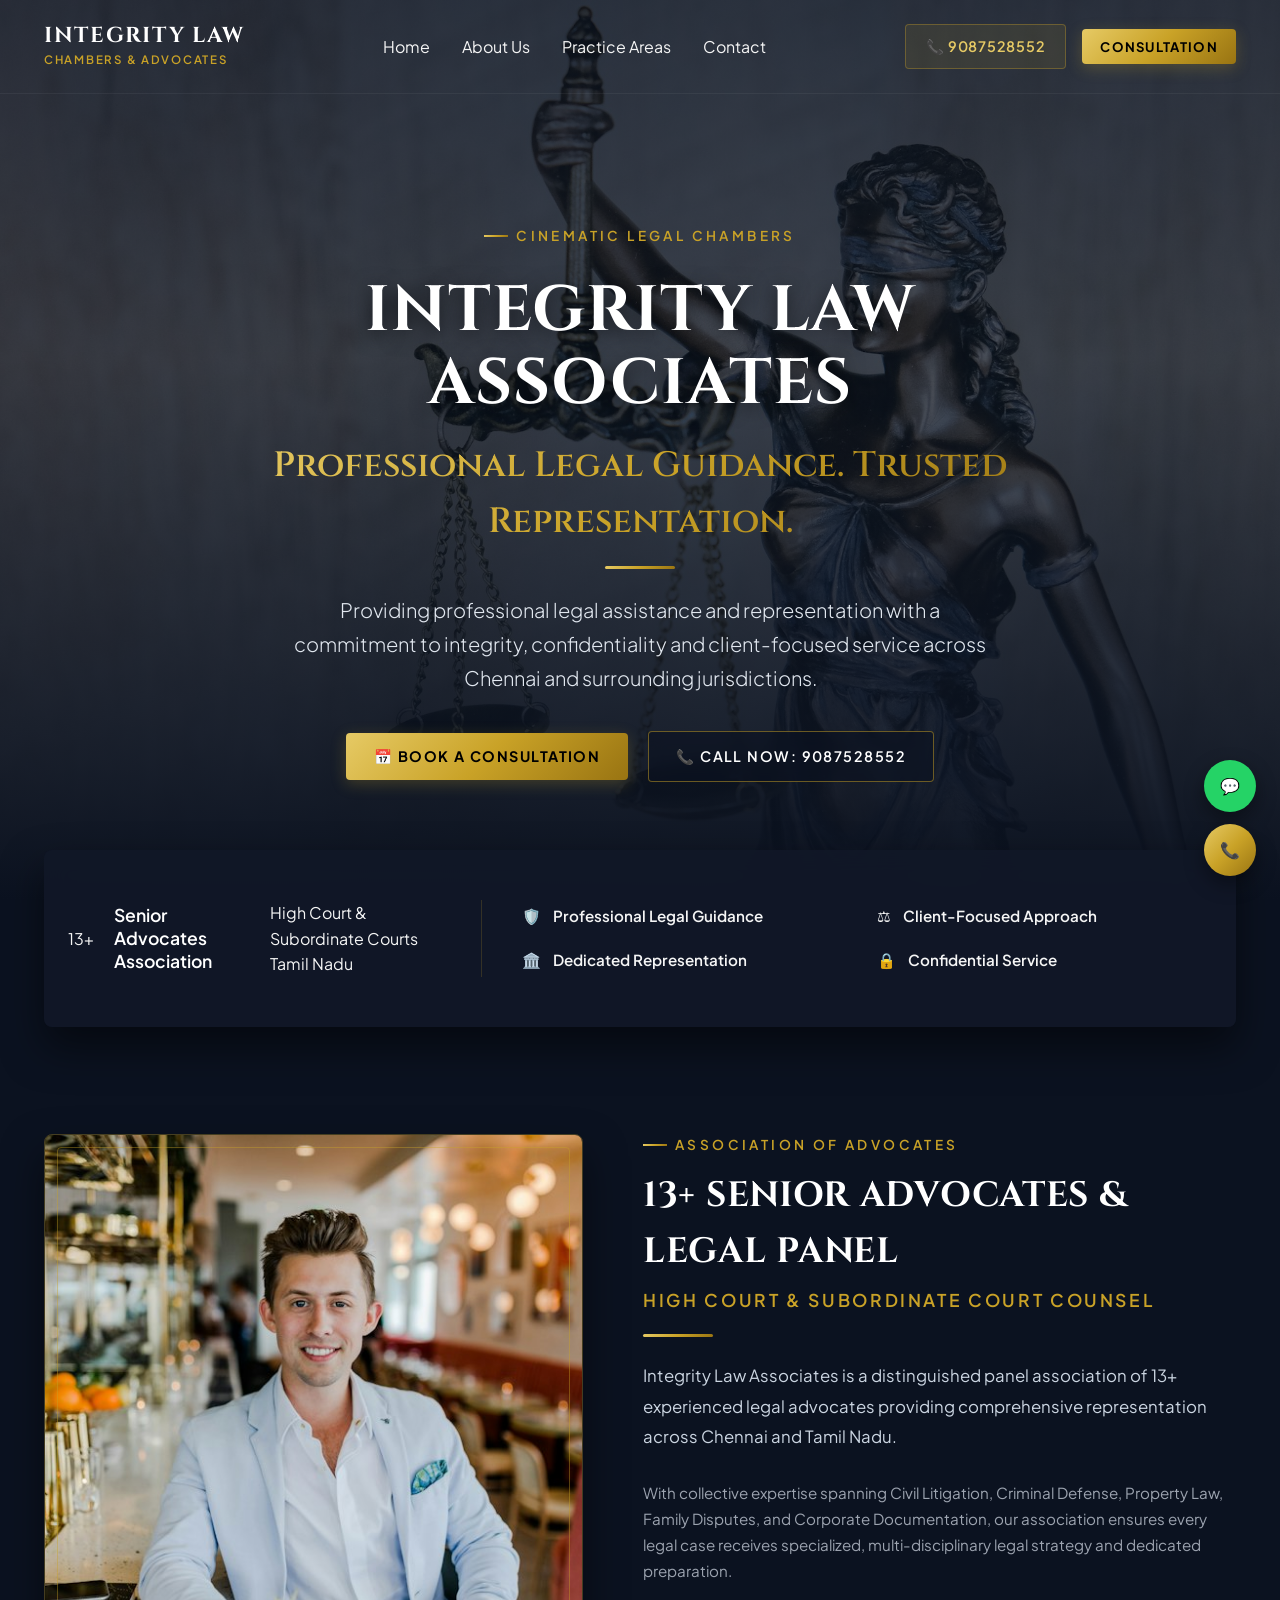
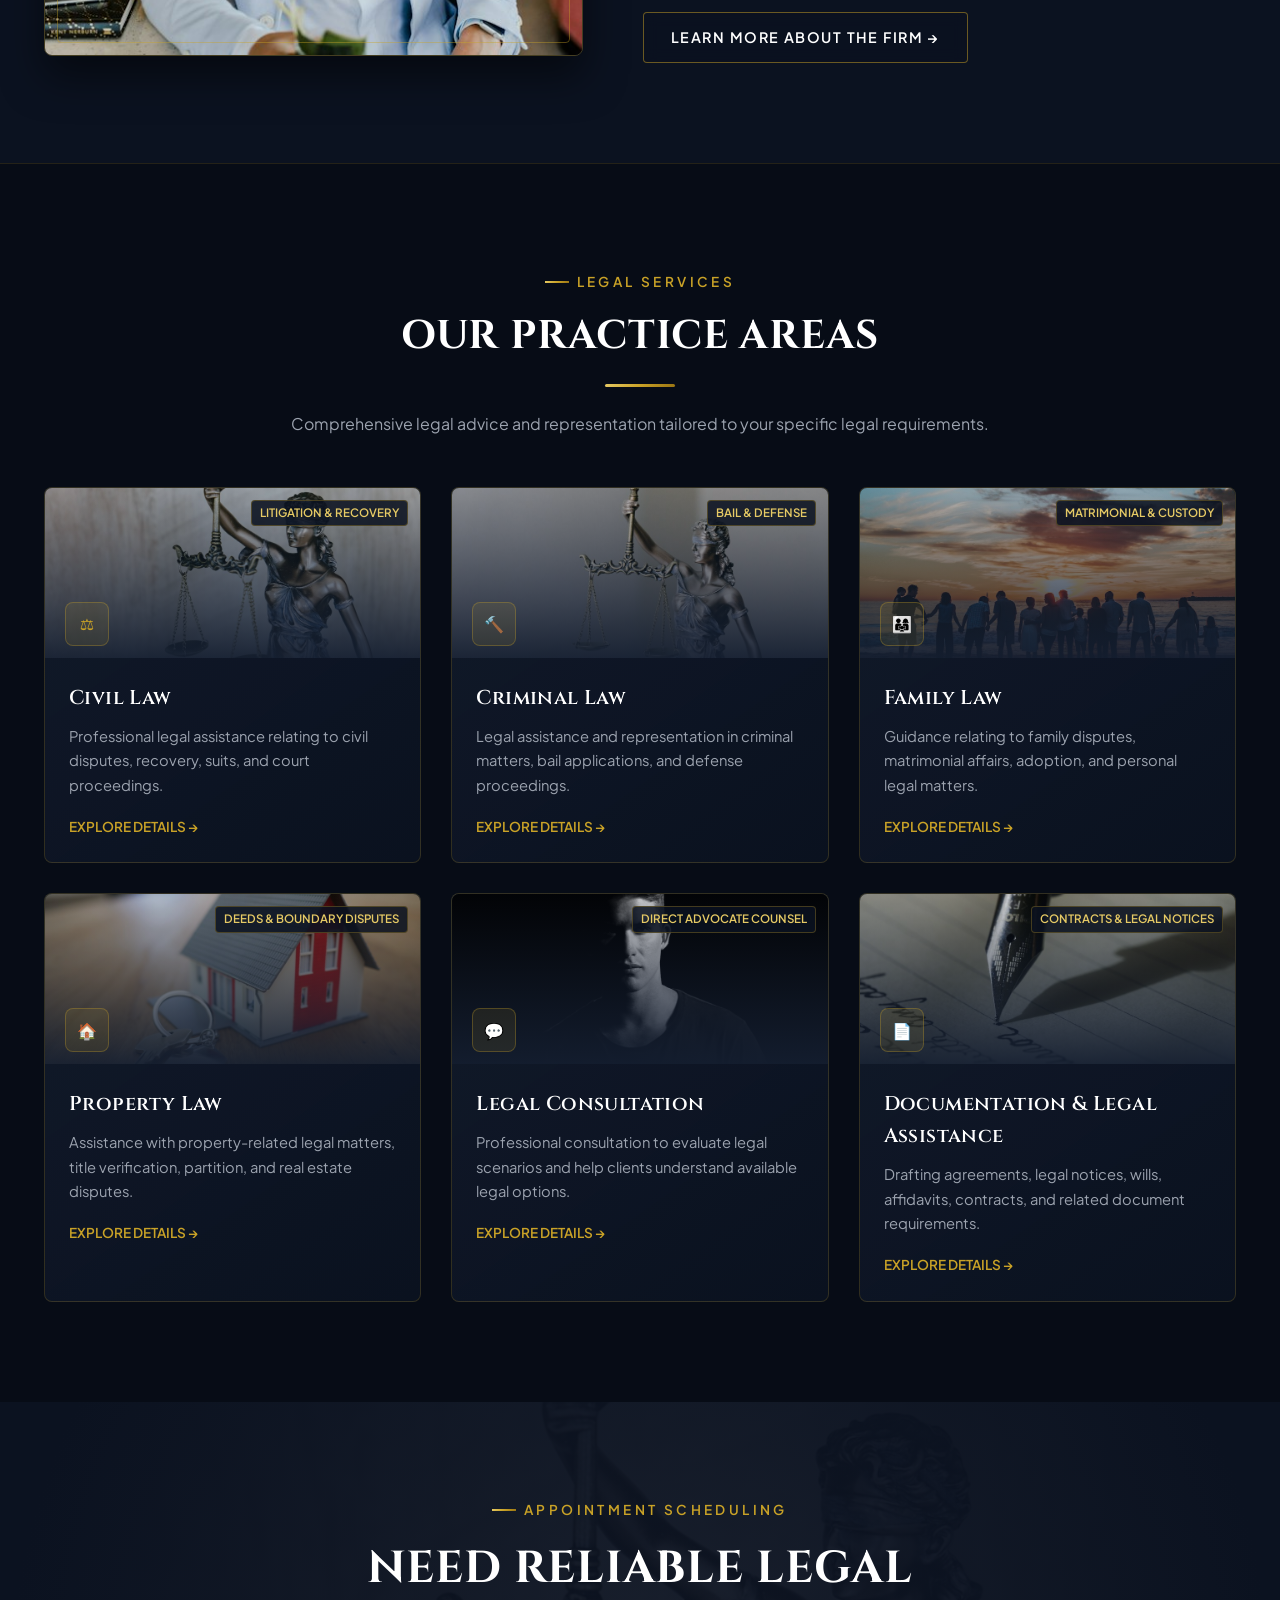
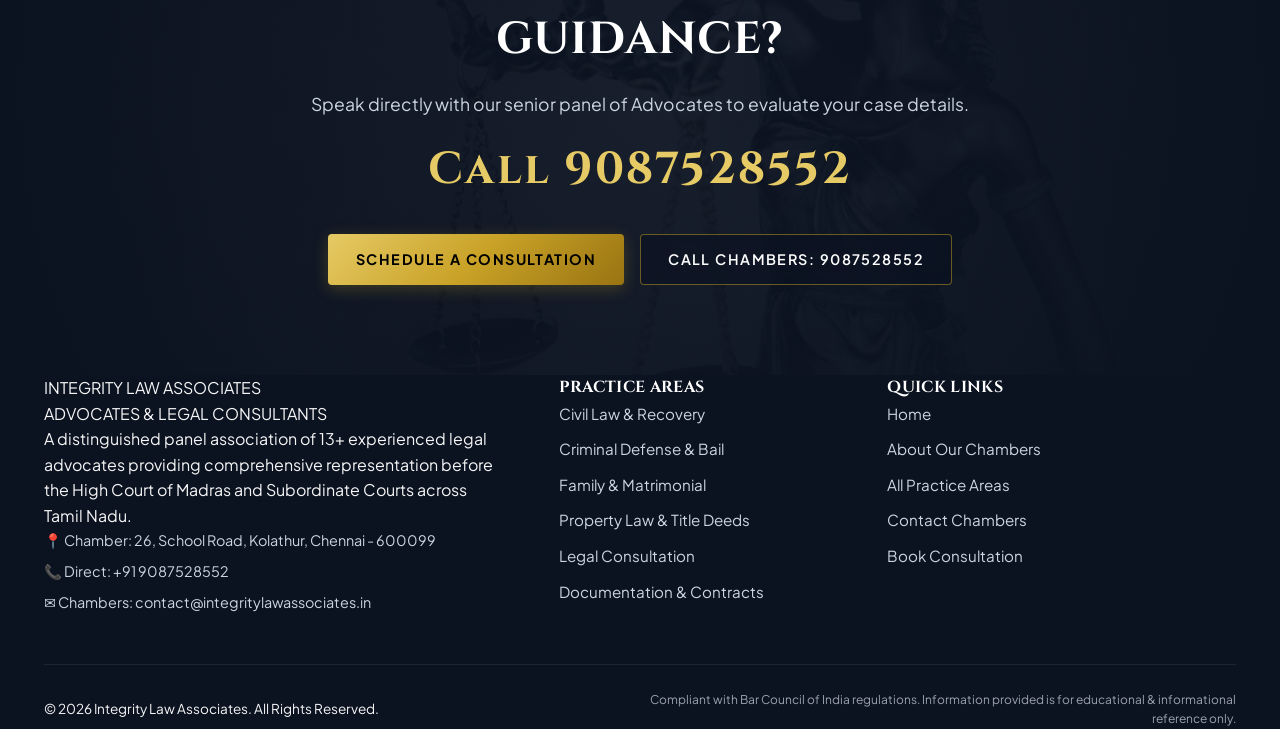
==== index.html @ 3cc738ef "hi" ====
<!DOCTYPE html>
<html lang="en">
<head>
  <meta charset="UTF-8">
  <meta name="viewport" content="width=device-width, initial-scale=1.0">
  <title>Home | Integrity Law Associates</title>
  <meta name="description" content="Integrity Law Associates - Panel of 13+ Senior Advocates & Legal Counsel in Chennai, Tamil Nadu.">
  <link rel="preconnect" href="https://fonts.googleapis.com">
  <link rel="preconnect" href="https://fonts.gstatic.com" crossorigin>
  <link href="https://fonts.googleapis.com/css2?family=Cinzel:wght@600;700;800&family=Plus+Jakarta+Sans:wght@300;400;500;600;700&display=swap" rel="stylesheet">
  <link rel="stylesheet" href="style.css">
</head>
<body>
  
  <nav class="navbar">
    <div class="container nav-container">
      <a href="index.html" class="brand-logo">
        <span class="brand-title">INTEGRITY LAW</span>
        <span class="brand-sub">CHAMBERS & ADVOCATES</span>
      </a>
      <ul class="nav-links">
        <li><a href="index.html">Home</a></li>
        <li><a href="about.html">About Us</a></li>
        <li><a href="practice-areas.html">Practice Areas</a></li>
        <li><a href="contact.html">Contact</a></li>
      </ul>
      <div style="display:flex;align-items:center;gap:16px;">
        <a href="tel:9087528552" class="phone-badge" style="display:flex;align-items:center;gap:8px;color:#e6ca65;font-size:0.9rem;font-weight:600;">
          📞 9087528552
        </a>
        <button class="btn-primary open-modal-btn" style="padding:9px 18px;font-size:0.82rem;">
          CONSULTATION
        </button>
        <button class="mobile-menu-btn" aria-label="Menu" style="display:none;color:#fff;font-size:1.5rem;background:none;border:none;">
          ☰
        </button>
      </div>
    </div>
  </nav>

  <main>
    
  <!-- 1. FULL-SCREEN CINEMATIC HERO -->
  <section class="hero-wrapper">
    <img src="hero.jpg" alt="Integrity Law Associates Chamber" class="hero-bg">
    <div class="hero-overlay"></div>

    <div class="container hero-content">
      <div class="section-tag">CINEMATIC LEGAL CHAMBERS</div>
      <h1 class="hero-heading">INTEGRITY LAW ASSOCIATES</h1>
      <div class="gold-gradient-text" style="font-size:clamp(1.4rem, 2.8vw, 2.2rem);font-family:var(--font-heading);font-weight:600;">
        Professional Legal Guidance. Trusted Representation.
      </div>
      <div class="gold-divider center"></div>
      <p class="hero-subtext">
        Providing professional legal assistance and representation with a commitment to integrity, confidentiality and client-focused service across Chennai and surrounding jurisdictions.
      </p>
      <div class="hero-buttons">
        <button class="btn-primary open-modal-btn">📅 BOOK A CONSULTATION</button>
        <a href="tel:9087528552" class="btn-outline">📞 CALL NOW: 9087528552</a>
      </div>
    </div>
  </section>

  <!-- 2. STATS & PILLARS BAR -->
  <div class="container">
    <div class="stats-bar">
      <div class="container">
        <div class="stats-grid">
          <div class="stat-main">
            <div class="stat-number">13+</div>
            <div class="stat-label">Senior Advocates Association</div>
            <div class="stat-sub">High Court & Subordinate Courts Tamil Nadu</div>
          </div>
          <div class="features-list-inline">
            <div class="feature-pill">🛡️ <span>Professional Legal Guidance</span></div>
            <div class="feature-pill">⚖️ <span>Client-Focused Approach</span></div>
            <div class="feature-pill">🏛️ <span>Dedicated Representation</span></div>
            <div class="feature-pill">🔒 <span>Confidential Service</span></div>
          </div>
        </div>
      </div>
    </div>
  </div>

  <!-- 3. ADVOCATES ASSOCIATION OVERVIEW -->
  <section class="section-padding" style="background:#0b1220;">
    <div class="container">
      <div class="advocate-section">
        <div class="advocate-img-wrapper">
          <div class="advocate-img-frame">
            <img src="advocate-portrait.jpg" alt="Integrity Law Advocates" class="advocate-img">
          </div>
        </div>
        <div class="advocate-details">
          <div class="section-tag">ASSOCIATION OF ADVOCATES</div>
          <h2>13+ SENIOR ADVOCATES & LEGAL PANEL</h2>
          <div class="advocate-qualification">HIGH COURT & SUBORDINATE COURT COUNSEL</div>
          <div class="gold-divider"></div>
          <p class="advocate-text">
            Integrity Law Associates is a distinguished panel association of 13+ experienced legal advocates providing comprehensive representation across Chennai and Tamil Nadu.
          </p>
          <p style="color:#9ca3af;font-size:0.95rem;line-height:1.7;margin-bottom:28px;">
            With collective expertise spanning Civil Litigation, Criminal Defense, Property Law, Family Disputes, and Corporate Documentation, our association ensures every legal case receives specialized, multi-disciplinary legal strategy and dedicated preparation.
          </p>
          <a href="about.html" class="btn-outline">LEARN MORE ABOUT THE FIRM →</a>
        </div>
      </div>
    </div>
  </section>

  <!-- 4. PRACTICE AREAS GRID (WITH 6 DISTINCT TOPIC IMAGES) -->
  <section class="section-padding" style="background:#070c16;border-top:1px solid rgba(201,162,39,0.15);">
    <div class="container">
      <div style="text-align:center;max-width:700px;margin:0 auto 50px auto;">
        <div class="section-tag" style="justify-content:center;">LEGAL SERVICES</div>
        <h2 style="font-size:2.5rem;margin-bottom:12px;">OUR PRACTICE AREAS</h2>
        <div class="gold-divider center"></div>
        <p style="color:#9ca3af;">
          Comprehensive legal advice and representation tailored to your specific legal requirements.
        </p>
      </div>

      <div class="grid-3">
        <!-- Card 1: Civil Law -->
        <div class="card-law" style="padding:0;overflow:hidden;">
          <div style="position:relative;height:170px;overflow:hidden;">
            <img src="practice-civil.jpg" alt="Civil Law" style="width:100%;height:100%;object-fit:cover;">
            <div style="position:absolute;inset:0;background:linear-gradient(180deg, rgba(11,18,32,0.2) 0%, rgba(20,30,48,0.95) 100%);"></div>
            <div style="position:absolute;top:12px;right:12px;background:rgba(11,18,32,0.85);border:1px solid rgba(201,162,39,0.3);padding:3px 8px;border-radius:4px;font-size:0.72rem;color:#e6ca65;font-weight:600;">LITIGATION & RECOVERY</div>
            <div class="card-icon" style="position:absolute;bottom:12px;left:20px;margin:0;width:44px;height:44px;">⚖️</div>
          </div>
          <div style="padding:24px;">
            <h3 class="card-title" style="font-size:1.25rem;margin-bottom:10px;">Civil Law</h3>
            <p class="card-desc" style="margin-bottom:16px;font-size:0.92rem;">
              Professional legal assistance relating to civil disputes, recovery, suits, and court proceedings.
            </p>
            <a href="civil-law.html" style="display:inline-flex;align-items:center;gap:6px;color:#c9a227;font-size:0.85rem;font-weight:600;">EXPLORE DETAILS →</a>
          </div>
        </div>

        <!-- Card 2: Criminal Law -->
        <div class="card-law" style="padding:0;overflow:hidden;">
          <div style="position:relative;height:170px;overflow:hidden;">
            <img src="practice-criminal.jpg" alt="Criminal Law" style="width:100%;height:100%;object-fit:cover;">
            <div style="position:absolute;inset:0;background:linear-gradient(180deg, rgba(11,18,32,0.2) 0%, rgba(20,30,48,0.95) 100%);"></div>
            <div style="position:absolute;top:12px;right:12px;background:rgba(11,18,32,0.85);border:1px solid rgba(201,162,39,0.3);padding:3px 8px;border-radius:4px;font-size:0.72rem;color:#e6ca65;font-weight:600;">BAIL & DEFENSE</div>
            <div class="card-icon" style="position:absolute;bottom:12px;left:20px;margin:0;width:44px;height:44px;">🔨</div>
          </div>
          <div style="padding:24px;">
            <h3 class="card-title" style="font-size:1.25rem;margin-bottom:10px;">Criminal Law</h3>
            <p class="card-desc" style="margin-bottom:16px;font-size:0.92rem;">
              Legal assistance and representation in criminal matters, bail applications, and defense proceedings.
            </p>
            <a href="criminal-law.html" style="display:inline-flex;align-items:center;gap:6px;color:#c9a227;font-size:0.85rem;font-weight:600;">EXPLORE DETAILS →</a>
          </div>
        </div>

        <!-- Card 3: Family Law -->
        <div class="card-law" style="padding:0;overflow:hidden;">
          <div style="position:relative;height:170px;overflow:hidden;">
            <img src="practice-family.jpg" alt="Family Law" style="width:100%;height:100%;object-fit:cover;">
            <div style="position:absolute;inset:0;background:linear-gradient(180deg, rgba(11,18,32,0.2) 0%, rgba(20,30,48,0.95) 100%);"></div>
            <div style="position:absolute;top:12px;right:12px;background:rgba(11,18,32,0.85);border:1px solid rgba(201,162,39,0.3);padding:3px 8px;border-radius:4px;font-size:0.72rem;color:#e6ca65;font-weight:600;">MATRIMONIAL & CUSTODY</div>
            <div class="card-icon" style="position:absolute;bottom:12px;left:20px;margin:0;width:44px;height:44px;">👨‍👩‍👧</div>
          </div>
          <div style="padding:24px;">
            <h3 class="card-title" style="font-size:1.25rem;margin-bottom:10px;">Family Law</h3>
            <p class="card-desc" style="margin-bottom:16px;font-size:0.92rem;">
              Guidance relating to family disputes, matrimonial affairs, adoption, and personal legal matters.
            </p>
            <a href="family-law.html" style="display:inline-flex;align-items:center;gap:6px;color:#c9a227;font-size:0.85rem;font-weight:600;">EXPLORE DETAILS →</a>
          </div>
        </div>

        <!-- Card 4: Property Law -->
        <div class="card-law" style="padding:0;overflow:hidden;">
          <div style="position:relative;height:170px;overflow:hidden;">
            <img src="practice-property.jpg" alt="Property Law" style="width:100%;height:100%;object-fit:cover;">
            <div style="position:absolute;inset:0;background:linear-gradient(180deg, rgba(11,18,32,0.2) 0%, rgba(20,30,48,0.95) 100%);"></div>
            <div style="position:absolute;top:12px;right:12px;background:rgba(11,18,32,0.85);border:1px solid rgba(201,162,39,0.3);padding:3px 8px;border-radius:4px;font-size:0.72rem;color:#e6ca65;font-weight:600;">DEEDS & BOUNDARY DISPUTES</div>
            <div class="card-icon" style="position:absolute;bottom:12px;left:20px;margin:0;width:44px;height:44px;">🏠</div>
          </div>
          <div style="padding:24px;">
            <h3 class="card-title" style="font-size:1.25rem;margin-bottom:10px;">Property Law</h3>
            <p class="card-desc" style="margin-bottom:16px;font-size:0.92rem;">
              Assistance with property-related legal matters, title verification, partition, and real estate disputes.
            </p>
            <a href="property-law.html" style="display:inline-flex;align-items:center;gap:6px;color:#c9a227;font-size:0.85rem;font-weight:600;">EXPLORE DETAILS →</a>
          </div>
        </div>

        <!-- Card 5: Legal Consultation -->
        <div class="card-law" style="padding:0;overflow:hidden;">
          <div style="position:relative;height:170px;overflow:hidden;">
            <img src="practice-consultation.jpg" alt="Legal Consultation" style="width:100%;height:100%;object-fit:cover;">
            <div style="position:absolute;inset:0;background:linear-gradient(180deg, rgba(11,18,32,0.2) 0%, rgba(20,30,48,0.95) 100%);"></div>
            <div style="position:absolute;top:12px;right:12px;background:rgba(11,18,32,0.85);border:1px solid rgba(201,162,39,0.3);padding:3px 8px;border-radius:4px;font-size:0.72rem;color:#e6ca65;font-weight:600;">DIRECT ADVOCATE COUNSEL</div>
            <div class="card-icon" style="position:absolute;bottom:12px;left:20px;margin:0;width:44px;height:44px;">💬</div>
          </div>
          <div style="padding:24px;">
            <h3 class="card-title" style="font-size:1.25rem;margin-bottom:10px;">Legal Consultation</h3>
            <p class="card-desc" style="margin-bottom:16px;font-size:0.92rem;">
              Professional consultation to evaluate legal scenarios and help clients understand available legal options.
            </p>
            <a href="legal-consultation.html" style="display:inline-flex;align-items:center;gap:6px;color:#c9a227;font-size:0.85rem;font-weight:600;">EXPLORE DETAILS →</a>
          </div>
        </div>

        <!-- Card 6: Documentation & Legal Assistance -->
        <div class="card-law" style="padding:0;overflow:hidden;">
          <div style="position:relative;height:170px;overflow:hidden;">
            <img src="practice-documentation.jpg" alt="Documentation & Legal Assistance" style="width:100%;height:100%;object-fit:cover;">
            <div style="position:absolute;inset:0;background:linear-gradient(180deg, rgba(11,18,32,0.2) 0%, rgba(20,30,48,0.95) 100%);"></div>
            <div style="position:absolute;top:12px;right:12px;background:rgba(11,18,32,0.85);border:1px solid rgba(201,162,39,0.3);padding:3px 8px;border-radius:4px;font-size:0.72rem;color:#e6ca65;font-weight:600;">CONTRACTS & LEGAL NOTICES</div>
            <div class="card-icon" style="position:absolute;bottom:12px;left:20px;margin:0;width:44px;height:44px;">📄</div>
          </div>
          <div style="padding:24px;">
            <h3 class="card-title" style="font-size:1.25rem;margin-bottom:10px;">Documentation & Legal Assistance</h3>
            <p class="card-desc" style="margin-bottom:16px;font-size:0.92rem;">
              Drafting agreements, legal notices, wills, affidavits, contracts, and related document requirements.
            </p>
            <a href="documentation.html" style="display:inline-flex;align-items:center;gap:6px;color:#c9a227;font-size:0.85rem;font-weight:600;">EXPLORE DETAILS →</a>
          </div>
        </div>
      </div>
    </div>
  </section>

  <!-- 5. CALL TO ACTION BANNER -->
  <section class="cta-banner">
    <img src="cta-bg.jpg" alt="Legal Consultation Lounge" class="cta-bg">
    <div class="cta-overlay"></div>
    <div class="cta-content">
      <div class="section-tag" style="justify-content:center;">APPOINTMENT SCHEDULING</div>
      <h2 style="font-size:clamp(1.8rem, 3.5vw, 3rem);margin-bottom:14px;">
        NEED RELIABLE LEGAL GUIDANCE?
      </h2>
      <p style="font-size:1.1rem;color:#cbd5e1;margin-bottom:10px;">
        Speak directly with our senior panel of Advocates to evaluate your case details.
      </p>
      <div class="cta-phone-large" style="margin:16px 0 28px 0;">
        Call 9087528552
      </div>
      <div style="display:flex;gap:16px;justify-content:center;flex-wrap:wrap;">
        <button class="btn-primary open-modal-btn">SCHEDULE A CONSULTATION</button>
        <a href="tel:9087528552" class="btn-outline">CALL CHAMBERS: 9087528552</a>
      </div>
    </div>
  </section>

  </main>
  
  <footer class="footer-main">
    <div class="container">
      <div class="footer-grid">
        <div>
          <div class="footer-brand-title">INTEGRITY LAW ASSOCIATES</div>
          <div class="footer-brand-sub">ADVOCATES & LEGAL CONSULTANTS</div>
          <p class="footer-desc">
            A distinguished panel association of 13+ experienced legal advocates providing comprehensive representation before the High Court of Madras and Subordinate Courts across Tamil Nadu.
          </p>
          <div style="display:flex;flex-direction:column;gap:8px;font-size:0.9rem;color:#cbd5e1;">
            <div>📍 Chamber: 26, School Road, Kolathur, Chennai - 600099</div>
            <div>📞 Direct: +91 9087528552</div>
            <div>✉️ Chambers: contact@integritylawassociates.in</div>
          </div>
        </div>

        <div>
          <h4 class="footer-heading">PRACTICE AREAS</h4>
          <ul class="footer-links">
            <li><a href="civil-law.html">Civil Law & Recovery</a></li>
            <li><a href="criminal-law.html">Criminal Defense & Bail</a></li>
            <li><a href="family-law.html">Family & Matrimonial</a></li>
            <li><a href="property-law.html">Property Law & Title Deeds</a></li>
            <li><a href="legal-consultation.html">Legal Consultation</a></li>
            <li><a href="documentation.html">Documentation & Contracts</a></li>
          </ul>
        </div>

        <div>
          <h4 class="footer-heading">QUICK LINKS</h4>
          <ul class="footer-links">
            <li><a href="index.html">Home</a></li>
            <li><a href="about.html">About Our Chambers</a></li>
            <li><a href="practice-areas.html">All Practice Areas</a></li>
            <li><a href="contact.html">Contact Chambers</a></li>
            <li><a href="#" class="open-modal-btn">Book Consultation</a></li>
          </ul>
        </div>
      </div>

      <div class="footer-bottom">
        <div>© 2026 Integrity Law Associates. All Rights Reserved.</div>
        <div style="color:#9ca3af;font-size:0.75rem;max-width:600px;text-align:right;">
          Compliant with Bar Council of India regulations. Information provided is for educational & informational reference only.
        </div>
      </div>
    </div>
  </footer>

  <!-- Floating Quick Actions -->
  <div class="floating-actions">
    <a href="https://wa.me/919087528552?text=Hello%20Integrity%20Law%20Associates,%20I%20would%20like%20to%20inquire%20about%20legal%20consultation." target="_blank" rel="noopener" class="floating-btn btn-whatsapp-float" title="Chat on WhatsApp">
      💬
    </a>
    <a href="tel:9087528552" class="floating-btn btn-call-float" title="Call Chambers">
      📞
    </a>
  </div>

  <!-- Consultation Modal -->
  <div id="consultationModal" class="modal-backdrop" style="display:none;">
    <div class="modal-content">
      <button class="modal-close">&times;</button>
      <div class="section-tag">DIRECT ADVOCATE APPOINTMENT</div>
      <h3 style="font-size:1.6rem;color:#fff;margin-bottom:8px;">Book Legal Consultation</h3>
      <p style="color:#9ca3af;font-size:0.9rem;margin-bottom:24px;">
        Schedule a confidential case assessment with our senior panel of advocates in Chennai.
      </p>

      <form id="consultationForm">
        <div style="margin-bottom:16px;">
          <label style="display:block;font-size:0.85rem;color:#cbd5e1;margin-bottom:6px;">FULL NAME *</label>
          <input type="text" name="fullName" required placeholder="Enter your full name" style="width:100%;padding:12px 14px;background:#0b1220;border:1px solid rgba(201,162,39,0.3);color:#fff;border-radius:4px;">
        </div>
        <div style="margin-bottom:16px;">
          <label style="display:block;font-size:0.85rem;color:#cbd5e1;margin-bottom:6px;">PHONE NUMBER *</label>
          <input type="tel" name="phone" required placeholder="Your 10-digit mobile number" style="width:100%;padding:12px 14px;background:#0b1220;border:1px solid rgba(201,162,39,0.3);color:#fff;border-radius:4px;">
        </div>
        <div style="margin-bottom:16px;">
          <label style="display:block;font-size:0.85rem;color:#cbd5e1;margin-bottom:6px;">PRACTICE AREA *</label>
          <select name="practiceArea" style="width:100%;padding:12px 14px;background:#0b1220;border:1px solid rgba(201,162,39,0.3);color:#fff;border-radius:4px;">
            <option value="Civil Law & Property Disputes">Civil Law & Property Disputes</option>
            <option value="Criminal Law & Bail Matters">Criminal Law & Bail Matters</option>
            <option value="Family & Matrimonial Disputes">Family & Matrimonial Disputes</option>
            <option value="Property Verification & Land Litigation">Property Verification & Land Litigation</option>
            <option value="Direct Legal Consultation">Direct Legal Consultation</option>
            <option value="Documentation & Agreement Drafting">Documentation & Agreement Drafting</option>
          </select>
        </div>
        <div style="margin-bottom:24px;">
          <label style="display:block;font-size:0.85rem;color:#cbd5e1;margin-bottom:6px;">BRIEF SUMMARY OF LEGAL MATTER</label>
          <textarea name="summary" rows="3" placeholder="Briefly describe your situation..." style="width:100%;padding:12px 14px;background:#0b1220;border:1px solid rgba(201,162,39,0.3);color:#fff;border-radius:4px;"></textarea>
        </div>
        <button type="submit" class="btn-primary" style="width:100%;justify-content:center;padding:14px;">
          CONFIRM & PROCEED VIA WHATSAPP / CALL
        </button>
      </form>
    </div>
  </div>

  <script src="script.js"></script>

</body>
</html>
---- style.css ----
:root {
  --color-navy-deep: #0b1220;
  --color-navy-dark: #111827;
  --color-navy-card: #141e30;
  --color-navy-card-hover: #1c2a42;
  --color-navy-light: #1e293b;
  --color-gold: #c9a227;
  --color-gold-light: #e6ca65;
  --color-gold-dark: #997412;
  --color-gold-glow: rgba(201, 162, 39, 0.25);
  --color-white: #ffffff;
  --color-gray-soft: #f5f5f5;
  --color-gray-muted: #9ca3af;
  --color-gray-dark: #374151;

  --font-heading: 'Cinzel', 'Playfair Display', Georgia, serif;
  --font-body: 'Plus Jakarta Sans', system-ui, -apple-system, sans-serif;

  --gradient-gold: linear-gradient(135deg, #e6ca65 0%, #c9a227 50%, #997412 100%);
  --gradient-dark: linear-gradient(180deg, rgba(11, 18, 32, 0.4) 0%, rgba(11, 18, 32, 0.95) 100%);
  --gradient-overlay: linear-gradient(180deg, rgba(11, 18, 32, 0.75) 0%, rgba(11, 18, 32, 0.88) 60%, #0b1220 100%);
  --gradient-card: linear-gradient(145deg, rgba(20, 30, 48, 0.8), rgba(11, 18, 32, 0.9));

  --border-gold-subtle: 1px solid rgba(201, 162, 39, 0.2);
  --border-gold-bright: 1px solid rgba(201, 162, 39, 0.6);
  --shadow-gold: 0 10px 30px -10px rgba(201, 162, 39, 0.3);
  --shadow-dark: 0 20px 40px rgba(0, 0, 0, 0.5);

  --transition-fast: 0.2s ease;
  --transition-normal: 0.3s cubic-bezier(0.16, 1, 0.3, 1);
  --transition-slow: 0.6s cubic-bezier(0.16, 1, 0.3, 1);
}

* {
  box-sizing: border-box;
  margin: 0;
  padding: 0;
}

html {
  scroll-behavior: smooth;
  font-size: 16px;
}

body {
  background-color: var(--color-navy-deep);
  color: var(--color-gray-soft);
  font-family: var(--font-body);
  line-height: 1.6;
  overflow-x: hidden;
  -webkit-font-smoothing: antialiased;
}

a {
  color: inherit;
  text-decoration: none;
  transition: color var(--transition-fast);
}

button {
  font-family: var(--font-body);
  cursor: pointer;
  border: none;
  background: none;
}

/* Scrollbar Styling */
::-webkit-scrollbar {
  width: 10px;
}
::-webkit-scrollbar-track {
  background: var(--color-navy-deep);
}
::-webkit-scrollbar-thumb {
  background: #1e293b;
  border-radius: 5px;
  border: 2px solid var(--color-navy-deep);
}
::-webkit-scrollbar-thumb:hover {
  background: var(--color-gold-dark);
}

/* Global Typography */
h1, h2, h3, h4, .font-serif {
  font-family: var(--font-heading);
  letter-spacing: 0.02em;
  color: var(--color-white);
}

.text-gold {
  color: var(--color-gold);
}

.gold-gradient-text {
  background: var(--gradient-gold);
  -webkit-background-clip: text;
  -webkit-text-fill-color: transparent;
  display: inline-block;
}

.section-tag {
  display: inline-flex;
  align-items: center;
  gap: 8px;
  font-size: 0.85rem;
  letter-spacing: 0.25em;
  text-transform: uppercase;
  color: var(--color-gold);
  font-weight: 600;
  margin-bottom: 12px;
}

.section-tag::before {
  content: '';
  width: 24px;
  height: 2px;
  background: var(--gradient-gold);
  display: inline-block;
}

.gold-divider {
  width: 70px;
  height: 3px;
  background: var(--gradient-gold);
  margin: 16px 0 24px 0;
  border-radius: 2px;
}

.gold-divider.center {
  margin: 16px auto 24px auto;
}

/* Buttons */
.btn-primary {
  display: inline-flex;
  align-items: center;
  justify-content: center;
  gap: 10px;
  background: var(--gradient-gold);
  color: #000;
  font-weight: 700;
  font-size: 0.9rem;
  letter-spacing: 0.1em;
  text-transform: uppercase;
  padding: 14px 28px;
  border-radius: 4px;
  transition: transform var(--transition-normal), box-shadow var(--transition-normal);
  box-shadow: 0 4px 15px rgba(201, 162, 39, 0.25);
  position: relative;
  overflow: hidden;
}

.btn-primary:hover {
  transform: translateY(-2px);
  box-shadow: 0 8px 25px rgba(201, 162, 39, 0.4);
}

.btn-outline {
  display: inline-flex;
  align-items: center;
  justify-content: center;
  gap: 10px;
  background: rgba(11, 18, 32, 0.6);
  color: var(--color-white);
  font-weight: 600;
  font-size: 0.9rem;
  letter-spacing: 0.1em;
  text-transform: uppercase;
  padding: 13px 27px;
  border-radius: 4px;
  border: 1px solid rgba(201, 162, 39, 0.5);
  backdrop-filter: blur(8px);
  transition: all var(--transition-normal);
}

.btn-outline:hover {
  background: rgba(201, 162, 39, 0.15);
  border-color: var(--color-gold);
  color: var(--color-gold-light);
  transform: translateY(-2px);
}

/* Container */
.container {
  max-width: 1240px;
  margin: 0 auto;
  padding: 0 24px;
}

.section-padding {
  padding: 100px 0;
}

@media (max-width: 768px) {
  .section-padding {
    padding: 60px 0;
  }
}

/* NAVBAR */
.navbar {
  position: fixed;
  top: 0;
  left: 0;
  width: 100%;
  z-index: 1000;
  transition: background-color 0.4s ease, backdrop-filter 0.4s ease, border-color 0.4s ease, padding 0.4s ease, box-shadow 0.4s ease;
  padding: 24px 0;
  background: transparent;
  border-bottom: 1px solid rgba(255, 255, 255, 0.05);
}

.navbar.scrolled {
  background: rgba(11, 18, 32, 0.94);
  backdrop-filter: blur(16px);
  padding: 14px 0;
  border-bottom: 1px solid rgba(201, 162, 39, 0.2);
  box-shadow: 0 10px 30px rgba(0, 0, 0, 0.5);
}

.nav-container {
  display: flex;
  align-items: center;
  justify-content: space-between;
}

.brand-logo {
  display: flex;
  flex-direction: column;
}

.brand-title {
  font-family: var(--font-heading);
  font-size: 1.35rem;
  font-weight: 700;
  letter-spacing: 0.08em;
  color: var(--color-white);
  line-height: 1.1;
}

.brand-sub {
  font-size: 0.72rem;
  letter-spacing: 0.15em;
  color: var(--color-gold);
  text-transform: uppercase;
  margin-top: 3px;
  font-weight: 600;
}

.nav-links {
  display: flex;
  align-items: center;
  gap: 32px;
  list-style: none;
}

.nav-link {
  font-size: 0.88rem;
  font-weight: 500;
  letter-spacing: 0.06em;
  text-transform: uppercase;
  color: var(--color-gray-soft);
  position: relative;
  padding: 6px 0;
}

.nav-link:hover, .nav-link.active {
  color: var(--color-gold-light);
}

.nav-link::after {
  content: '';
  position: absolute;
  bottom: 0;
  left: 0;
  width: 0%;
  height: 2px;
  background: var(--gradient-gold);
  transition: width var(--transition-fast);
}

.nav-link:hover::after, .nav-link.active::after {
  width: 100%;
}

.nav-actions {
  display: flex;
  align-items: center;
  gap: 16px;
}

.phone-badge {
  display: flex;
  align-items: center;
  gap: 10px;
  padding: 10px 20px;
  background: rgba(201, 162, 39, 0.1);
  border: 1px solid rgba(201, 162, 39, 0.35);
  border-radius: 4px;
  color: var(--color-gold-light);
  font-weight: 600;
  font-size: 0.85rem;
  letter-spacing: 0.05em;
  transition: all var(--transition-fast);
}

.phone-badge:hover {
  background: var(--color-gold);
  color: #000;
  border-color: var(--color-gold);
}

.mobile-menu-btn {
  display: none;
  color: var(--color-white);
  font-size: 1.5rem;
  padding: 6px;
}

/* HERO SECTION */
.hero-wrapper {
  position: relative;
  min-height: 100vh;
  display: flex;
  align-items: center;
  justify-content: center;
  overflow: hidden;
}

.hero-bg {
  position: absolute;
  top: 0;
  left: 0;
  width: 100%;
  height: 100%;
  object-fit: cover;
  object-position: center;
  transform: scale(1.05);
  animation: heroZoom 25s infinite alternate ease-in-out;
  z-index: 1;
}

@keyframes heroZoom {
  0% { transform: scale(1.05); }
  100% { transform: scale(1.15); }
}

.hero-overlay {
  position: absolute;
  top: 0;
  left: 0;
  width: 100%;
  height: 100%;
  background: linear-gradient(
    180deg,
    rgba(11, 18, 32, 0.82) 0%,
    rgba(11, 18, 32, 0.72) 40%,
    rgba(11, 18, 32, 0.92) 85%,
    #0b1220 100%
  );
  z-index: 2;
}

.hero-content {
  position: relative;
  z-index: 3;
  text-align: center;
  max-width: 900px;
  padding-top: 100px;
}

.hero-heading {
  font-size: clamp(2.4rem, 5vw, 4.2rem);
  font-weight: 700;
  line-height: 1.15;
  margin: 16px 0;
  color: var(--color-white);
  text-shadow: 0 4px 20px rgba(0, 0, 0, 0.6);
}

.hero-subtext {
  font-size: clamp(1rem, 2vw, 1.25rem);
  color: #e2e8f0;
  margin: 20px auto 36px auto;
  max-width: 720px;
  font-weight: 300;
  line-height: 1.7;
}

.hero-buttons {
  display: flex;
  align-items: center;
  justify-content: center;
  gap: 20px;
  flex-wrap: wrap;
}

/* PAGE HERO (Secondary Pages - Full Screen 100vh) */
.page-hero {
  position: relative;
  min-height: 100vh;
  display: flex;
  align-items: center;
  justify-content: center;
  overflow: hidden;
}

.page-hero-content {
  position: relative;
  z-index: 3;
  text-align: center;
  padding-top: 80px;
  max-width: 960px;
}

.page-hero-title {
  font-size: clamp(2.4rem, 5vw, 4.2rem);
  font-weight: 700;
  margin-bottom: 16px;
  line-height: 1.15;
  color: var(--color-white);
  text-shadow: 0 4px 20px rgba(0, 0, 0, 0.6);
}

.page-hero-sub {
  font-size: clamp(1.05rem, 2vw, 1.35rem);
  color: var(--color-gold-light);
  letter-spacing: 0.05em;
  font-weight: 400;
  max-width: 760px;
  margin: 0 auto;
}

/* CARDS & GRIDS */
.grid-3 {
  display: grid;
  grid-template-columns: repeat(3, 1fr);
  gap: 30px;
}

.grid-2 {
  display: grid;
  grid-template-columns: repeat(2, 1fr);
  gap: 40px;
}

.grid-4 {
  display: grid;
  grid-template-columns: repeat(4, 1fr);
  gap: 24px;
}

.card-law {
  background: var(--gradient-card);
  border: var(--border-gold-subtle);
  border-radius: 8px;
  padding: 36px 28px;
  transition: all var(--transition-normal);
  position: relative;
  overflow: hidden;
}

.card-law::before {
  content: '';
  position: absolute;
  top: 0;
  left: 0;
  width: 100%;
  height: 3px;
  background: var(--gradient-gold);
  opacity: 0;
  transition: opacity var(--transition-normal);
}

.card-law:hover {
  transform: translateY(-6px);
  border-color: rgba(201, 162, 39, 0.5);
  box-shadow: 0 20px 40px rgba(0, 0, 0, 0.4), 0 0 25px rgba(201, 162, 39, 0.12);
}

.card-law:hover::before {
  opacity: 1;
}

.card-icon {
  width: 56px;
  height: 56px;
  border-radius: 8px;
  background: rgba(201, 162, 39, 0.1);
  border: 1px solid rgba(201, 162, 39, 0.3);
  display: flex;
  align-items: center;
  justify-content: center;
  color: var(--color-gold);
  margin-bottom: 24px;
  transition: all var(--transition-normal);
}

.card-law:hover .card-icon {
  background: var(--color-gold);
  color: #000;
  transform: scale(1.05);
}

.card-title {
  font-size: 1.3rem;
  font-weight: 600;
  margin-bottom: 14px;
  color: var(--color-white);
}

.card-desc {
  color: var(--color-gray-muted);
  font-size: 0.95rem;
  line-height: 1.65;
}

/* EXPERIENCE / STATS BAR */
.stats-bar {
  background: rgba(17, 24, 39, 0.9);
  border-y: 1px solid rgba(201, 162, 39, 0.2);
  padding: 50px 0;
  position: relative;
  z-index: 10;
  margin-top: -50px;
  backdrop-filter: blur(12px);
  border-radius: 8px;
  box-shadow: var(--shadow-dark);
}

.stats-grid {
  display: grid;
  grid-template-columns: 1.2fr 2fr;
  gap: 40px;
  align-items: center;
}

.stat-main {
  display: flex;
  align-items: center;
  gap: 20px;
  border-right: 1px solid rgba(201, 162, 39, 0.2);
  padding-right: 30px;
}

.stat-num {
  font-family: var(--font-heading);
  font-size: 4rem;
  font-weight: 800;
  color: var(--color-gold);
  line-height: 1;
}

.stat-label {
  font-size: 1.1rem;
  font-weight: 600;
  color: var(--color-white);
  line-height: 1.3;
}

.features-list-inline {
  display: grid;
  grid-template-columns: repeat(2, 1fr);
  gap: 20px;
}

.feature-pill {
  display: flex;
  align-items: center;
  gap: 12px;
  font-size: 0.95rem;
  font-weight: 600;
  color: var(--color-gray-soft);
}

.feature-pill-icon {
  color: var(--color-gold);
  flex-shrink: 0;
}

/* ABOUT ADVOCATE SECTION */
.advocate-section {
  display: grid;
  grid-template-columns: 1fr 1.1fr;
  gap: 60px;
  align-items: center;
}

.advocate-img-wrapper {
  position: relative;
}

.advocate-img-frame {
  position: relative;
  border-radius: 8px;
  overflow: hidden;
  box-shadow: var(--shadow-dark);
  border: 1px solid rgba(201, 162, 39, 0.3);
}

.advocate-img-frame::after {
  content: '';
  position: absolute;
  inset: 0;
  border: 1px solid rgba(201, 162, 39, 0.4);
  margin: 12px;
  border-radius: 4px;
  pointer-events: none;
}

.advocate-img {
  width: 100%;
  height: 520px;
  object-fit: cover;
  display: block;
  transition: transform 0.8s ease;
}

.advocate-img-frame:hover .advocate-img {
  transform: scale(1.03);
}

.advocate-details h2 {
  font-size: 2.2rem;
  margin-bottom: 6px;
}

.advocate-qualification {
  font-size: 1.1rem;
  color: var(--color-gold);
  letter-spacing: 0.15em;
  font-weight: 600;
  margin-bottom: 20px;
}

.advocate-text {
  color: #cbd5e1;
  font-size: 1.05rem;
  line-height: 1.8;
  margin-bottom: 28px;
}

/* APPROACH STEPS */
.approach-grid {
  display: grid;
  grid-template-columns: repeat(4, 1fr);
  gap: 24px;
  margin-top: 40px;
}

.approach-card {
  background: var(--color-navy-card);
  border: var(--border-gold-subtle);
  border-radius: 8px;
  padding: 32px 24px;
  position: relative;
  transition: transform var(--transition-normal);
}

.approach-card:hover {
  transform: translateY(-5px);
  border-color: var(--color-gold);
}

.approach-num {
  font-family: var(--font-heading);
  font-size: 2.5rem;
  font-weight: 800;
  color: rgba(201, 162, 39, 0.3);
  margin-bottom: 12px;
}

.approach-title {
  font-size: 1.2rem;
  font-weight: 600;
  color: var(--color-gold-light);
  margin-bottom: 12px;
}

.approach-desc {
  font-size: 0.9rem;
  color: var(--color-gray-muted);
}

/* CINEMATIC CTA BANNER */
.cta-banner {
  position: relative;
  padding: 90px 0;
  overflow: hidden;
  text-align: center;
  background: var(--color-navy-dark);
  border-y: 1px solid rgba(201, 162, 39, 0.3);
}

.cta-bg {
  position: absolute;
  inset: 0;
  width: 100%;
  height: 100%;
  object-fit: cover;
  opacity: 0.25;
  filter: saturate(0.6);
}

.cta-overlay {
  position: absolute;
  inset: 0;
  background: radial-gradient(circle at center, rgba(11, 18, 32, 0.7) 0%, #0b1220 90%);
}

.cta-content {
  position: relative;
  z-index: 5;
  max-width: 800px;
  margin: 0 auto;
}

.cta-phone-large {
  font-family: var(--font-heading);
  font-size: clamp(1.8rem, 3.5vw, 2.8rem);
  color: var(--color-gold-light);
  margin: 20px 0 32px 0;
  font-weight: 700;
  letter-spacing: 0.05em;
}

/* CONTACT PAGE LAYOUT */
.contact-grid {
  display: grid;
  grid-template-columns: 1fr 1fr;
  gap: 36px;
  align-items: stretch;
}

.contact-card-box {
  background: var(--color-navy-card);
  border: var(--border-gold-subtle);
  border-radius: 8px;
  padding: 36px 28px;
  display: flex;
  flex-direction: column;
  align-items: center;
  text-align: center;
  height: 100%;
  transition: transform var(--transition-normal), border-color var(--transition-normal), box-shadow var(--transition-normal);
}

.contact-card-box:hover {
  transform: translateY(-4px);
  border-color: var(--color-gold);
  box-shadow: 0 12px 30px rgba(201, 162, 39, 0.15);
}

.contact-icon-box {
  width: 54px;
  height: 54px;
  border-radius: 50%;
  background: rgba(201, 162, 39, 0.12);
  border: 1px solid rgba(201, 162, 39, 0.4);
  display: flex;
  align-items: center;
  justify-content: center;
  color: var(--color-gold);
  margin-bottom: 20px;
}

.contact-item-title {
  font-size: 0.82rem;
  letter-spacing: 0.12em;
  text-transform: uppercase;
  color: var(--color-gold);
  margin-bottom: 8px;
  font-weight: 600;
}

.contact-item-value {
  font-size: 1.05rem;
  color: var(--color-white);
  line-height: 1.6;
}

.contact-form-card {
  background: var(--color-navy-card);
  border: var(--border-gold-subtle);
  border-radius: 8px;
  padding: 36px;
  height: 100%;
  display: flex;
  flex-direction: column;
  justify-content: space-between;
}

.contact-map-card {
  background: var(--color-navy-card);
  border: var(--border-gold-subtle);
  border-radius: 8px;
  overflow: hidden;
  display: flex;
  flex-direction: column;
  height: 100%;
  min-height: 480px;
}

.form-group {
  margin-bottom: 18px;
}

.form-label {
  display: block;
  font-size: 0.82rem;
  letter-spacing: 0.08em;
  text-transform: uppercase;
  color: var(--color-gray-soft);
  margin-bottom: 8px;
  font-weight: 600;
}

.form-input, .form-select, .form-textarea {
  width: 100%;
  background: rgba(11, 18, 32, 0.85);
  border: 1px solid rgba(201, 162, 39, 0.3);
  border-radius: 6px;
  padding: 13px 16px;
  color: var(--color-white);
  font-family: var(--font-body);
  font-size: 0.95rem;
  transition: border-color var(--transition-fast), box-shadow var(--transition-fast);
}

.form-input:focus, .form-select:focus, .form-textarea:focus {
  outline: none;
  border-color: var(--color-gold);
  box-shadow: 0 0 14px rgba(201, 162, 39, 0.25);
}

.map-container {
  width: 100%;
  flex: 1;
  min-height: 380px;
  border-radius: 0 0 8px 8px;
  overflow: hidden;
}

.map-iframe {
  width: 100%;
  height: 100%;
  min-height: 380px;
  border: 0;
  filter: grayscale(0.8) invert(0.9) contrast(1.2);
}

/* FOOTER */
.footer {
  background: #070c16;
  border-top: 1px solid rgba(201, 162, 39, 0.2);
  padding: 70px 0 30px 0;
  color: var(--color-gray-muted);
}

.footer-grid {
  display: grid;
  grid-template-columns: 2fr 1.2fr 1.5fr;
  gap: 50px;
  margin-bottom: 50px;
}

.footer-brand {
  font-family: var(--font-heading);
  font-size: 1.5rem;
  color: var(--color-white);
  margin-bottom: 12px;
}

.footer-advocate {
  color: var(--color-gold);
  font-size: 0.9rem;
  letter-spacing: 0.1em;
  font-weight: 600;
  margin-bottom: 16px;
}

.footer-links {
  list-style: none;
}

.footer-links li {
  margin-bottom: 10px;
}

.footer-links a {
  color: #cbd5e1;
  font-size: 0.95rem;
  transition: color var(--transition-fast);
}

.footer-links a:hover {
  color: var(--color-gold);
  padding-left: 4px;
}

.footer-bottom {
  border-top: 1px solid rgba(255, 255, 255, 0.08);
  padding-top: 25px;
  display: flex;
  align-items: center;
  justify-content: space-between;
  flex-wrap: wrap;
  gap: 16px;
  font-size: 0.85rem;
}

/* MODAL */
.modal-backdrop {
  position: fixed;
  inset: 0;
  background: rgba(0, 0, 0, 0.8);
  backdrop-filter: blur(8px);
  z-index: 2000;
  display: flex;
  align-items: center;
  justify-content: center;
  padding: 20px;
}

.modal-content {
  background: var(--color-navy-card);
  border: var(--border-gold-bright);
  border-radius: 8px;
  width: 100%;
  max-width: 540px;
  padding: 36px;
  position: relative;
  box-shadow: 0 25px 50px rgba(0, 0, 0, 0.8), 0 0 30px rgba(201, 162, 39, 0.2);
  animation: modalFadeIn 0.3s ease-out;
}

@keyframes modalFadeIn {
  from { opacity: 0; transform: scale(0.95); }
  to { opacity: 1; transform: scale(1); }
}

.modal-close {
  position: absolute;
  top: 20px;
  right: 20px;
  color: var(--color-gray-muted);
  font-size: 1.5rem;
  transition: color var(--transition-fast);
}

.modal-close:hover {
  color: var(--color-gold);
}

/* FLOATING QUICK ACTIONS */
.floating-actions {
  position: fixed;
  bottom: 24px;
  right: 24px;
  z-index: 900;
  display: flex;
  flex-direction: column;
  gap: 12px;
}

.floating-btn {
  width: 52px;
  height: 52px;
  border-radius: 50%;
  display: flex;
  align-items: center;
  justify-content: center;
  color: #fff;
  box-shadow: 0 8px 20px rgba(0, 0, 0, 0.4);
  transition: transform var(--transition-normal);
}

.floating-btn:hover {
  transform: scale(1.1);
}

.btn-whatsapp-float {
  background: #25d366;
}

.btn-call-float {
  background: var(--gradient-gold);
  color: #000;
}

/* RESPONSIVE DESIGN BREAKPOINTS */
@media (max-width: 1024px) {
  .stats-grid {
    grid-template-columns: 1fr;
    gap: 30px;
  }
  .stat-main {
    border-right: none;
    border-bottom: 1px solid rgba(201, 162, 39, 0.2);
    padding-right: 0;
    padding-bottom: 20px;
  }
  .advocate-section {
    grid-template-columns: 1fr;
  }
  .grid-3 {
    grid-template-columns: repeat(2, 1fr);
  }
  .approach-grid {
    grid-template-columns: repeat(2, 1fr);
  }
  .contact-grid {
    grid-template-columns: 1fr;
  }
  .footer-grid {
    grid-template-columns: 1fr 1fr;
  }
}

@media (max-width: 768px) {
  .nav-links {
    display: none;
  }
  .nav-links.active {
    display: flex;
    flex-direction: column;
    position: absolute;
    top: 100%;
    left: 0;
    width: 100%;
    background: rgba(11, 18, 32, 0.98);
    backdrop-filter: blur(20px);
    border-bottom: 1px solid rgba(201, 162, 39, 0.3);
    padding: 24px;
    gap: 20px;
    box-shadow: 0 20px 40px rgba(0,0,0,0.8);
  }
  .mobile-menu-btn {
    display: block;
  }
  .phone-badge {
    display: none;
  }
  .grid-3, .grid-2, .grid-4 {
    grid-template-columns: 1fr;
  }
  .features-list-inline {
    grid-template-columns: 1fr;
  }
  .footer-grid {
    grid-template-columns: 1fr;
  }
}
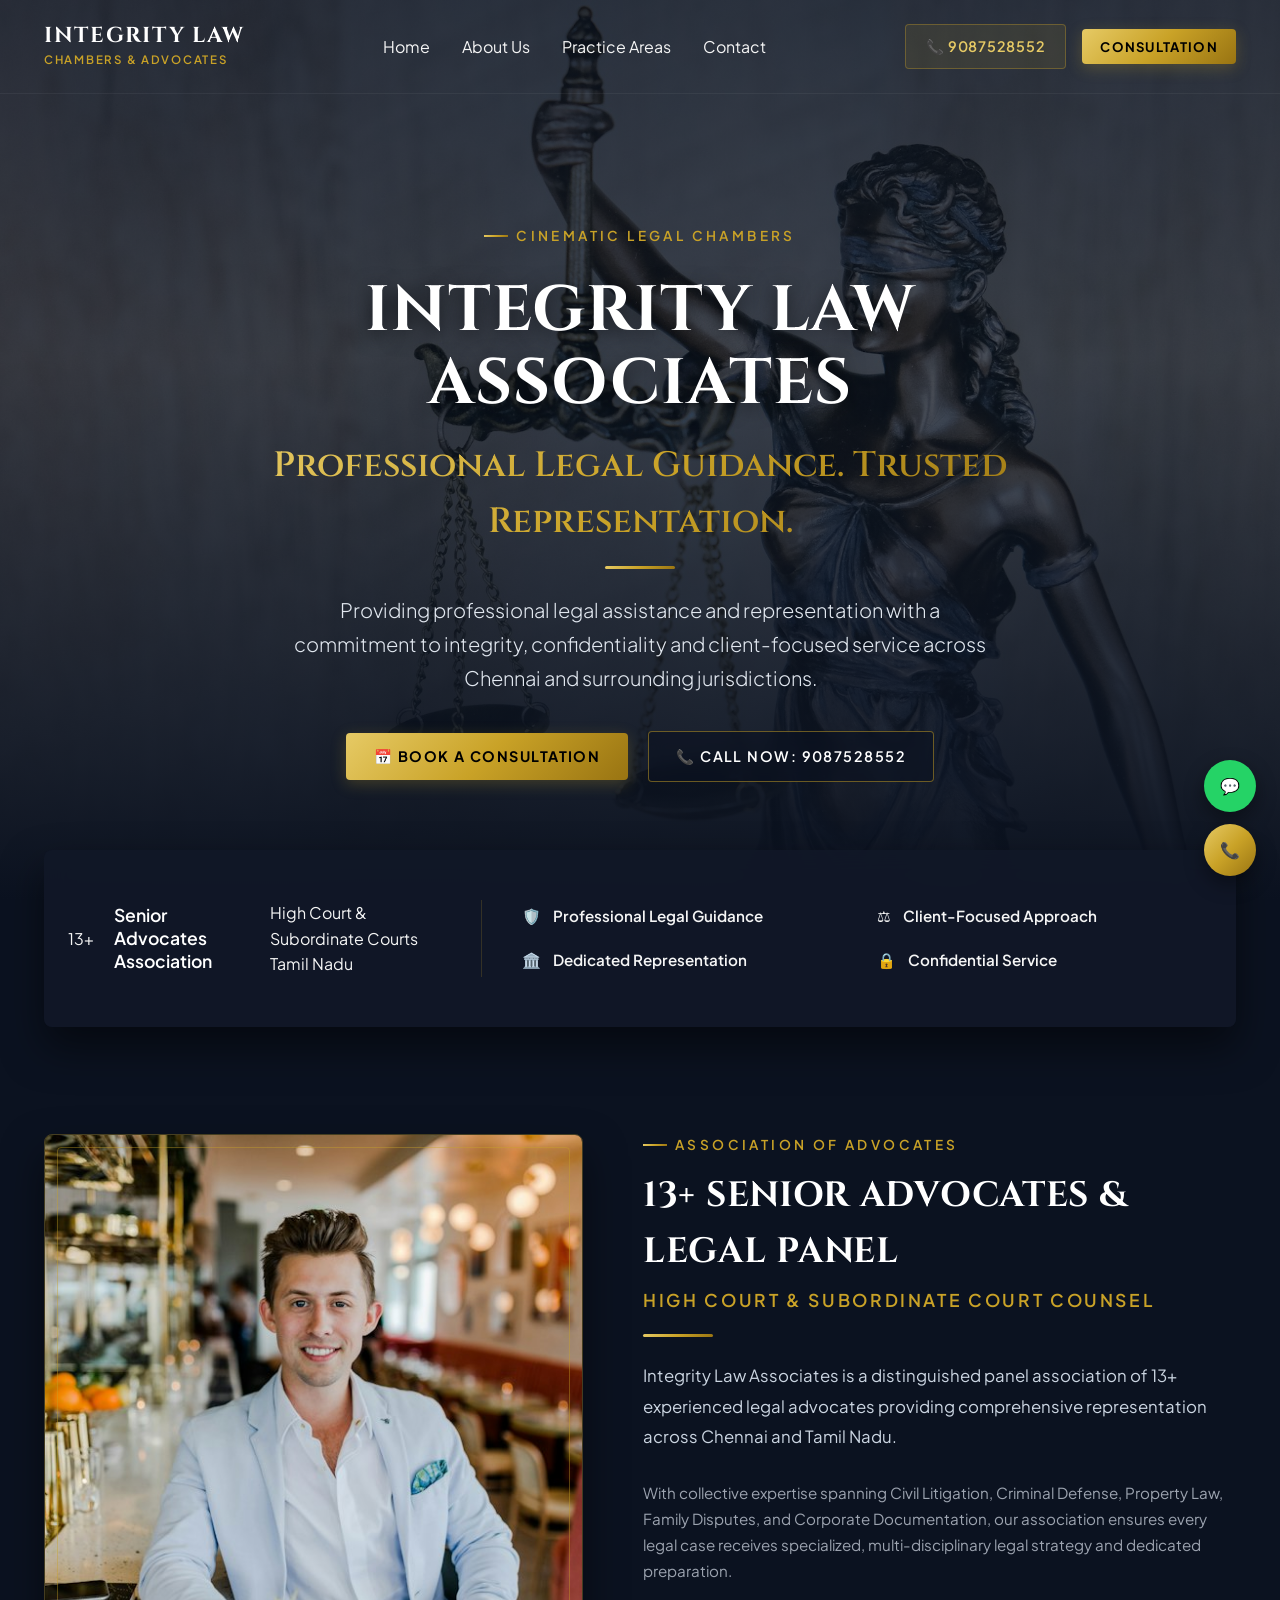
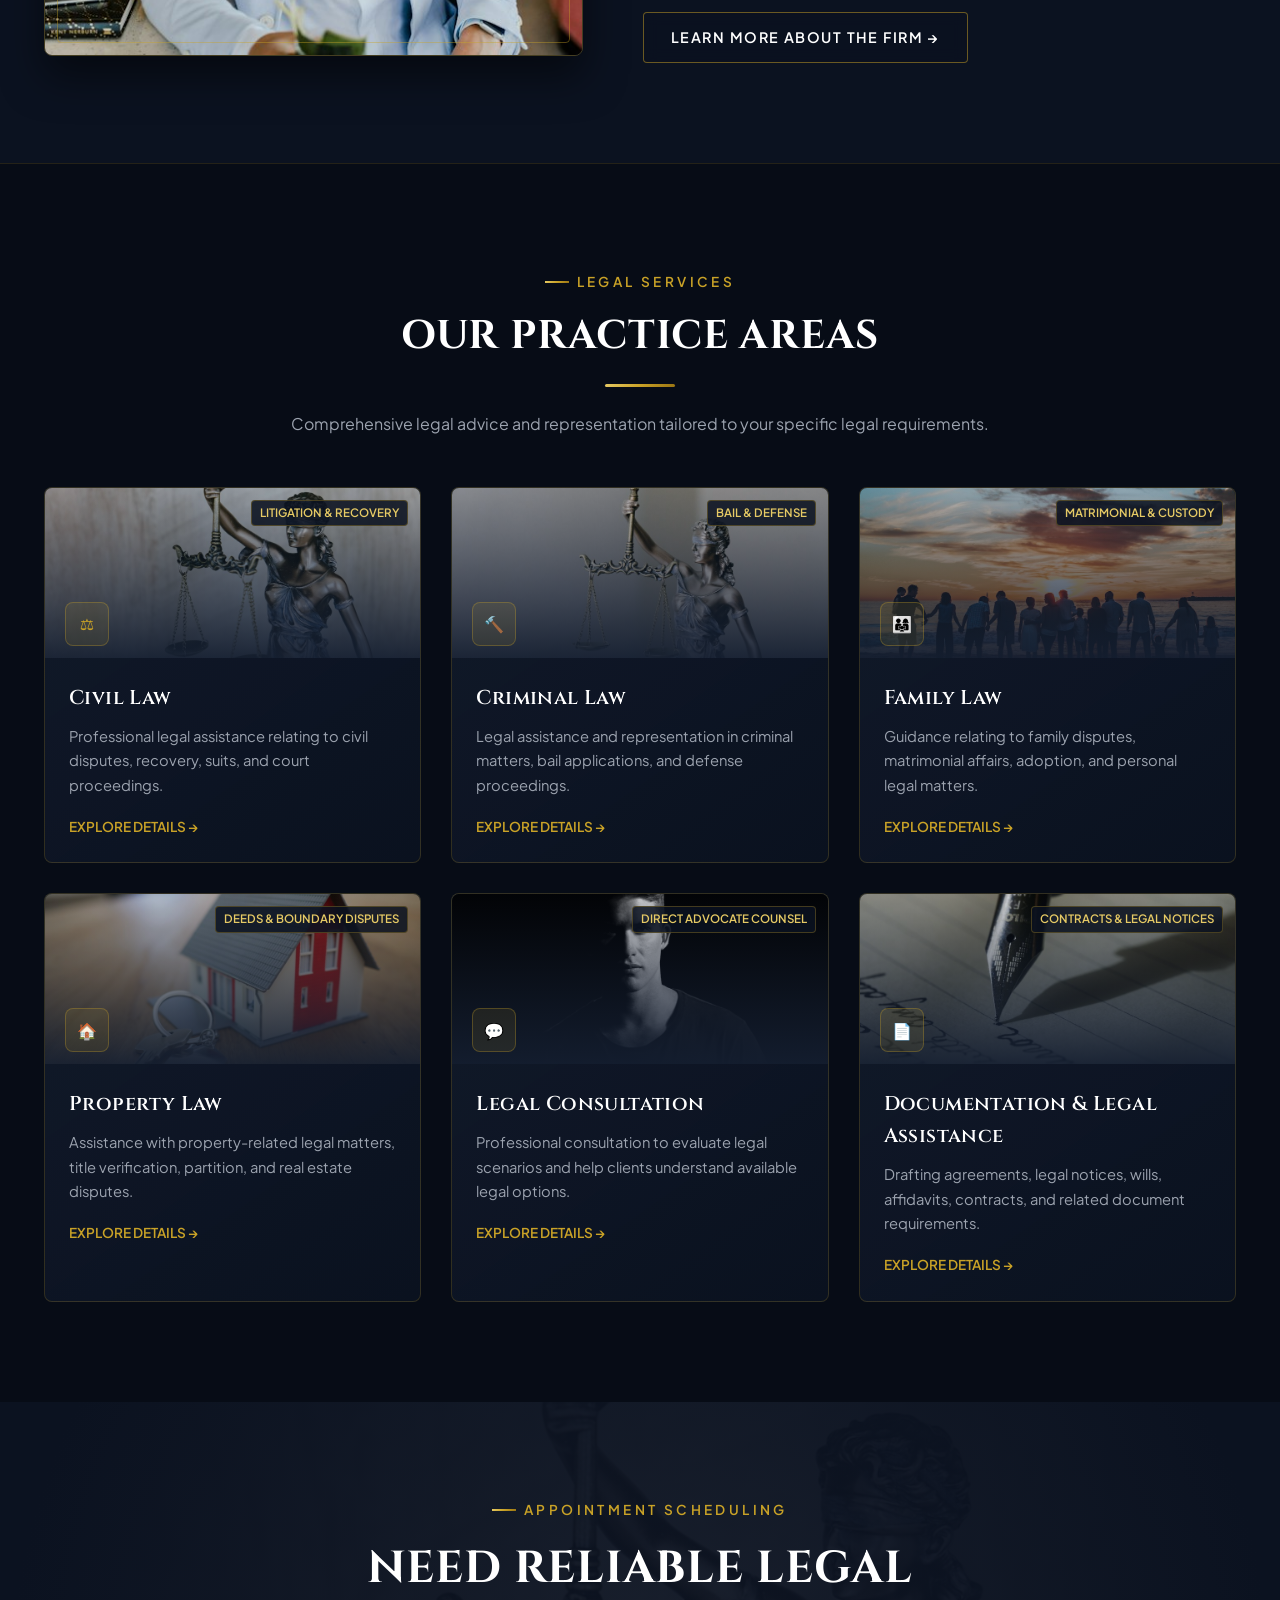
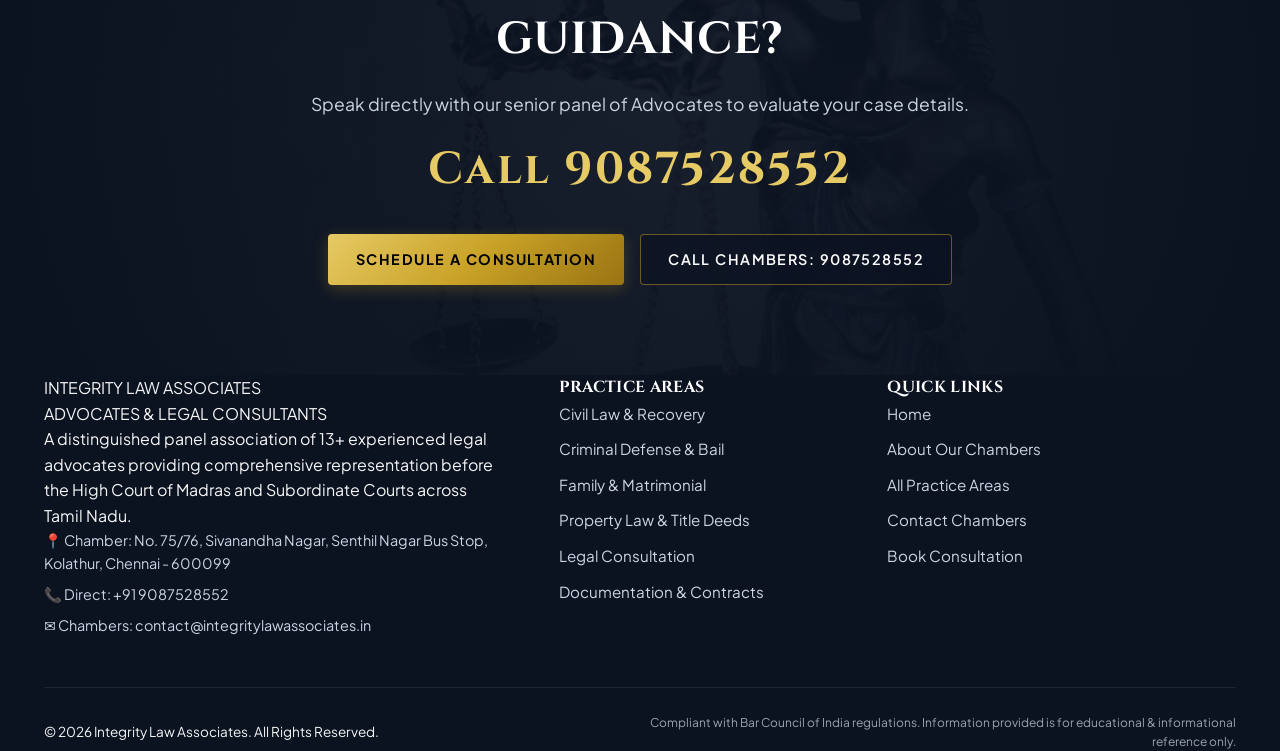
==== commit ae2518d9: "hi" ====
--- a/index.html
+++ b/index.html
@@ -261,7 +261,7 @@
             A distinguished panel association of 13+ experienced legal advocates providing comprehensive representation before the High Court of Madras and Subordinate Courts across Tamil Nadu.
           </p>
           <div style="display:flex;flex-direction:column;gap:8px;font-size:0.9rem;color:#cbd5e1;">
-            <div>📍 Chamber: 26, School Road, Kolathur, Chennai - 600099</div>
+            <div>📍 Chamber: No. 75/76, Sivanandha Nagar, Senthil Nagar Bus Stop, Kolathur, Chennai - 600099</div>
             <div>📞 Direct: +91 9087528552</div>
             <div>✉️ Chambers: contact@integritylawassociates.in</div>
           </div>
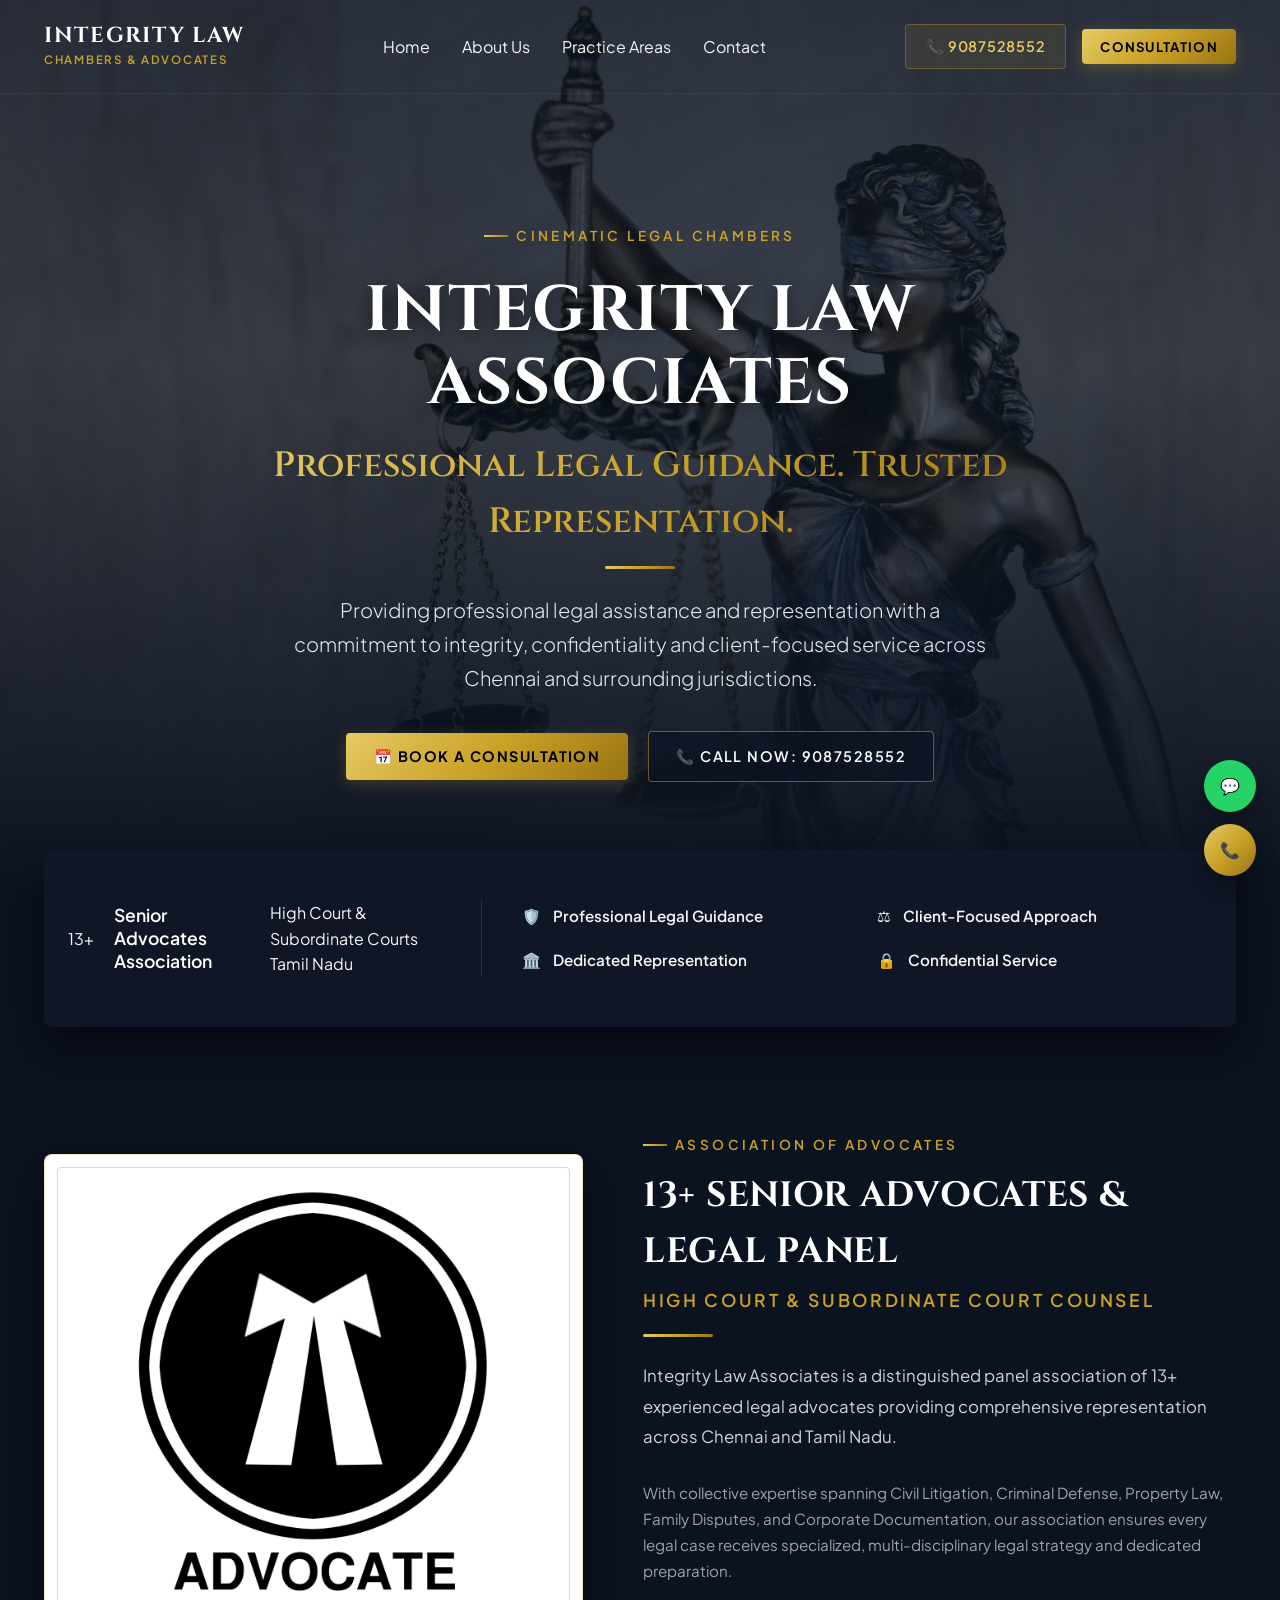
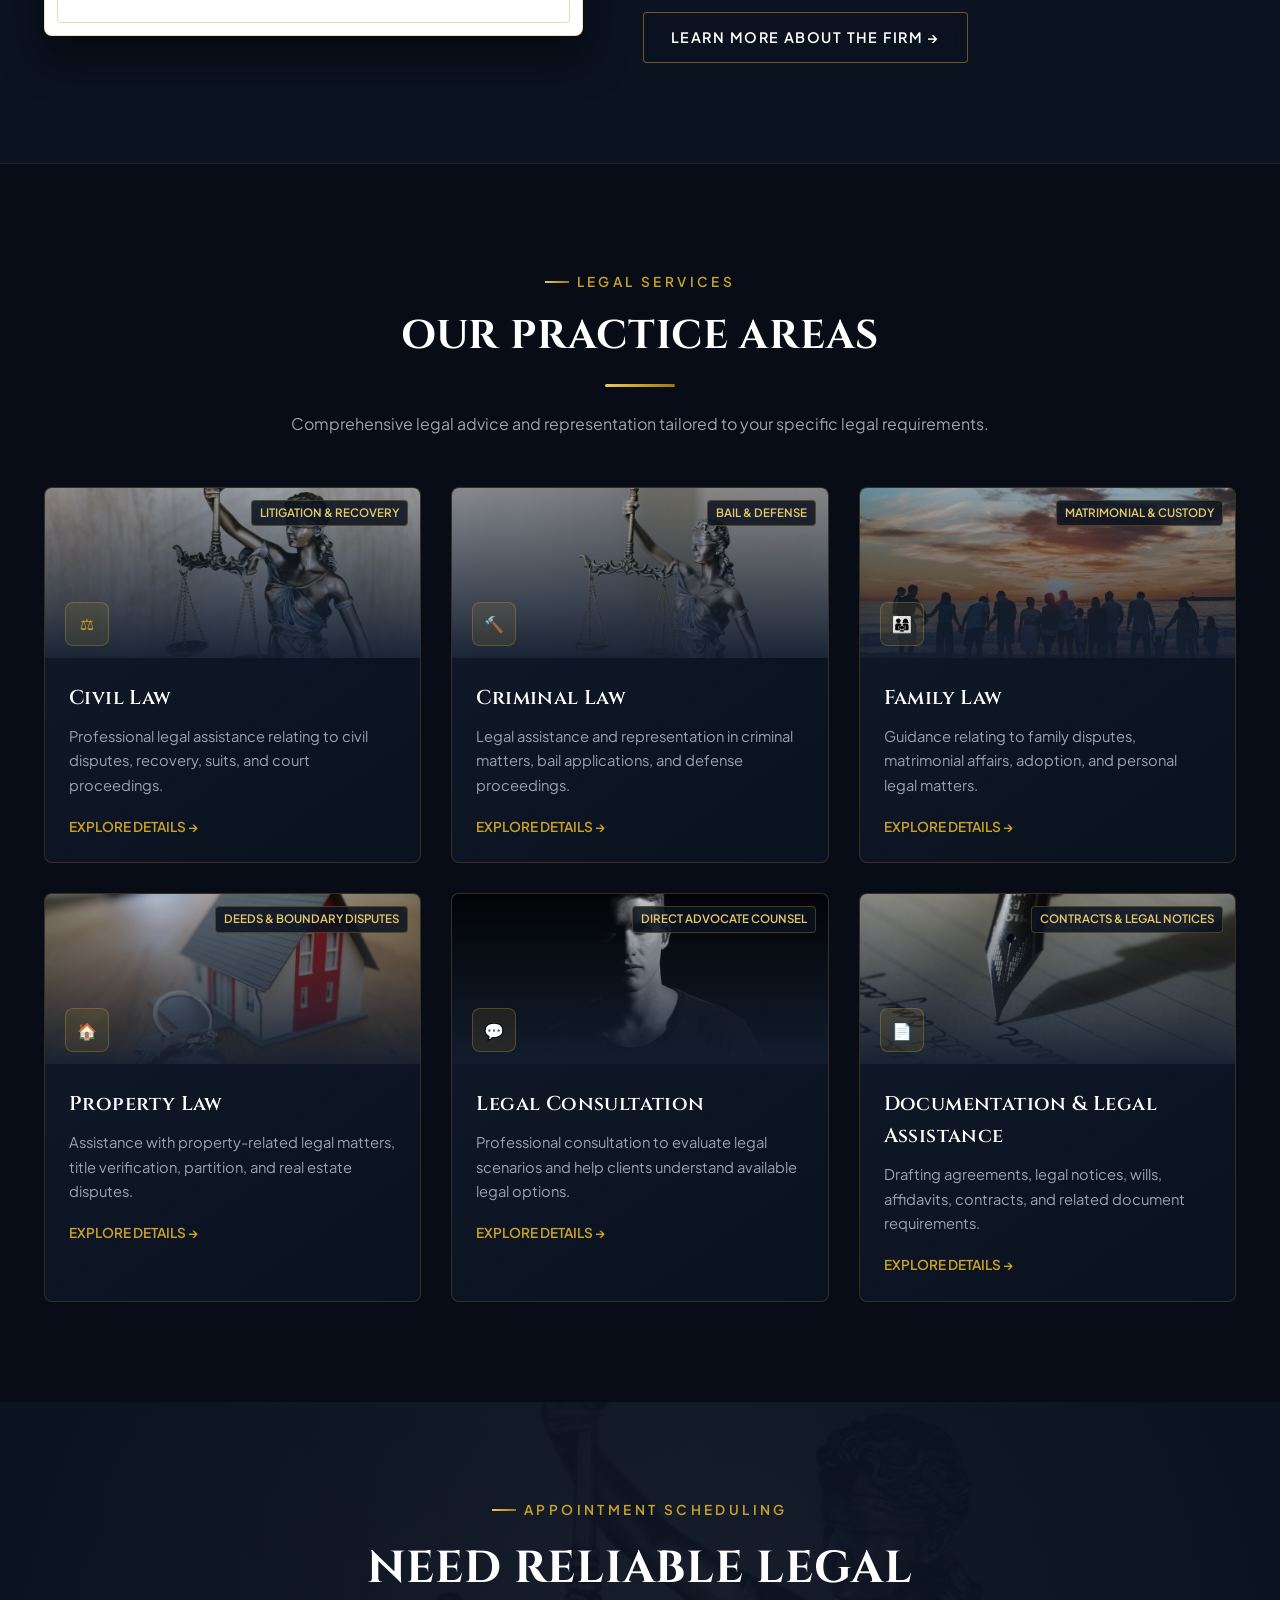
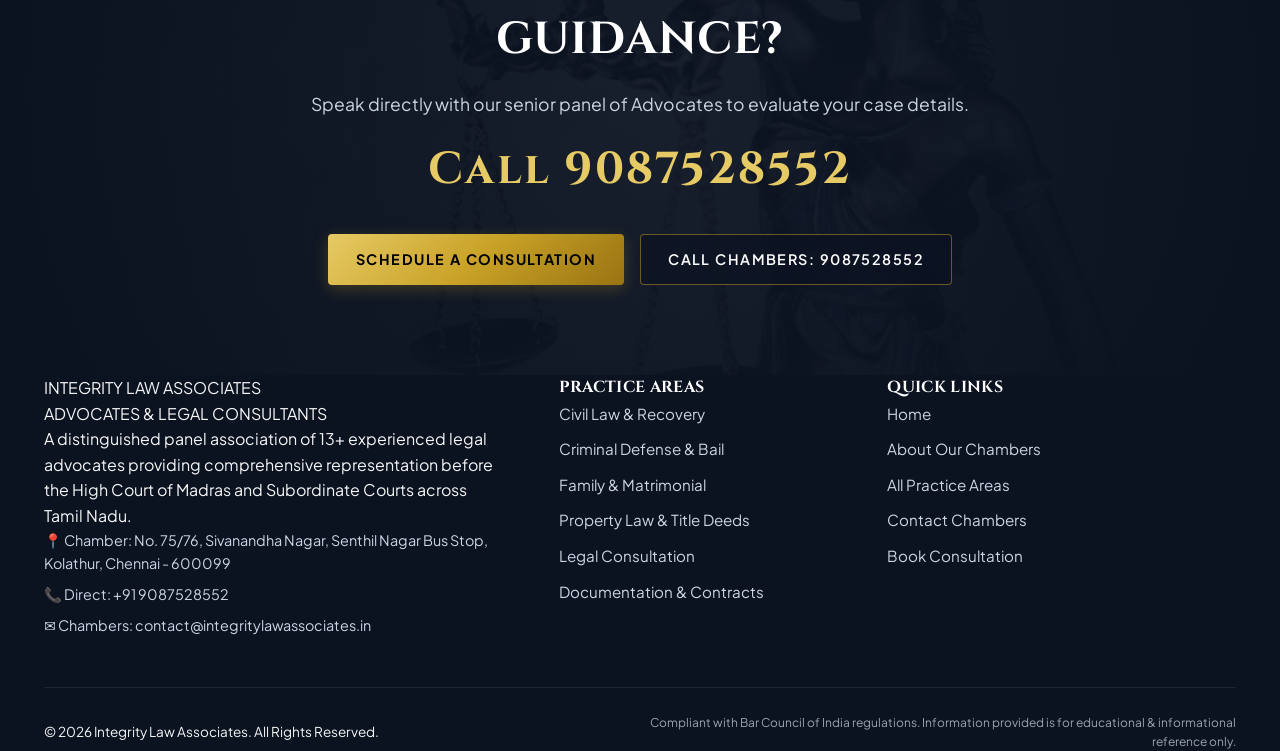
==== commit c2f0a562: "hi" ====
--- a/index.html
+++ b/index.html
@@ -88,8 +88,8 @@
     <div class="container">
       <div class="advocate-section">
         <div class="advocate-img-wrapper">
-          <div class="advocate-img-frame">
-            <img src="advocate-portrait.jpg" alt="Integrity Law Advocates" class="advocate-img">
+          <div class="advocate-img-frame" style="background:#ffffff;display:flex;align-items:center;justify-content:center;min-height:480px;">
+            <img src="advocate.png" alt="Advocate Emblem" class="advocate-img" style="object-fit:contain;padding:30px;background:#ffffff;max-width:100%;height:auto;max-height:480px;">
           </div>
         </div>
         <div class="advocate-details">
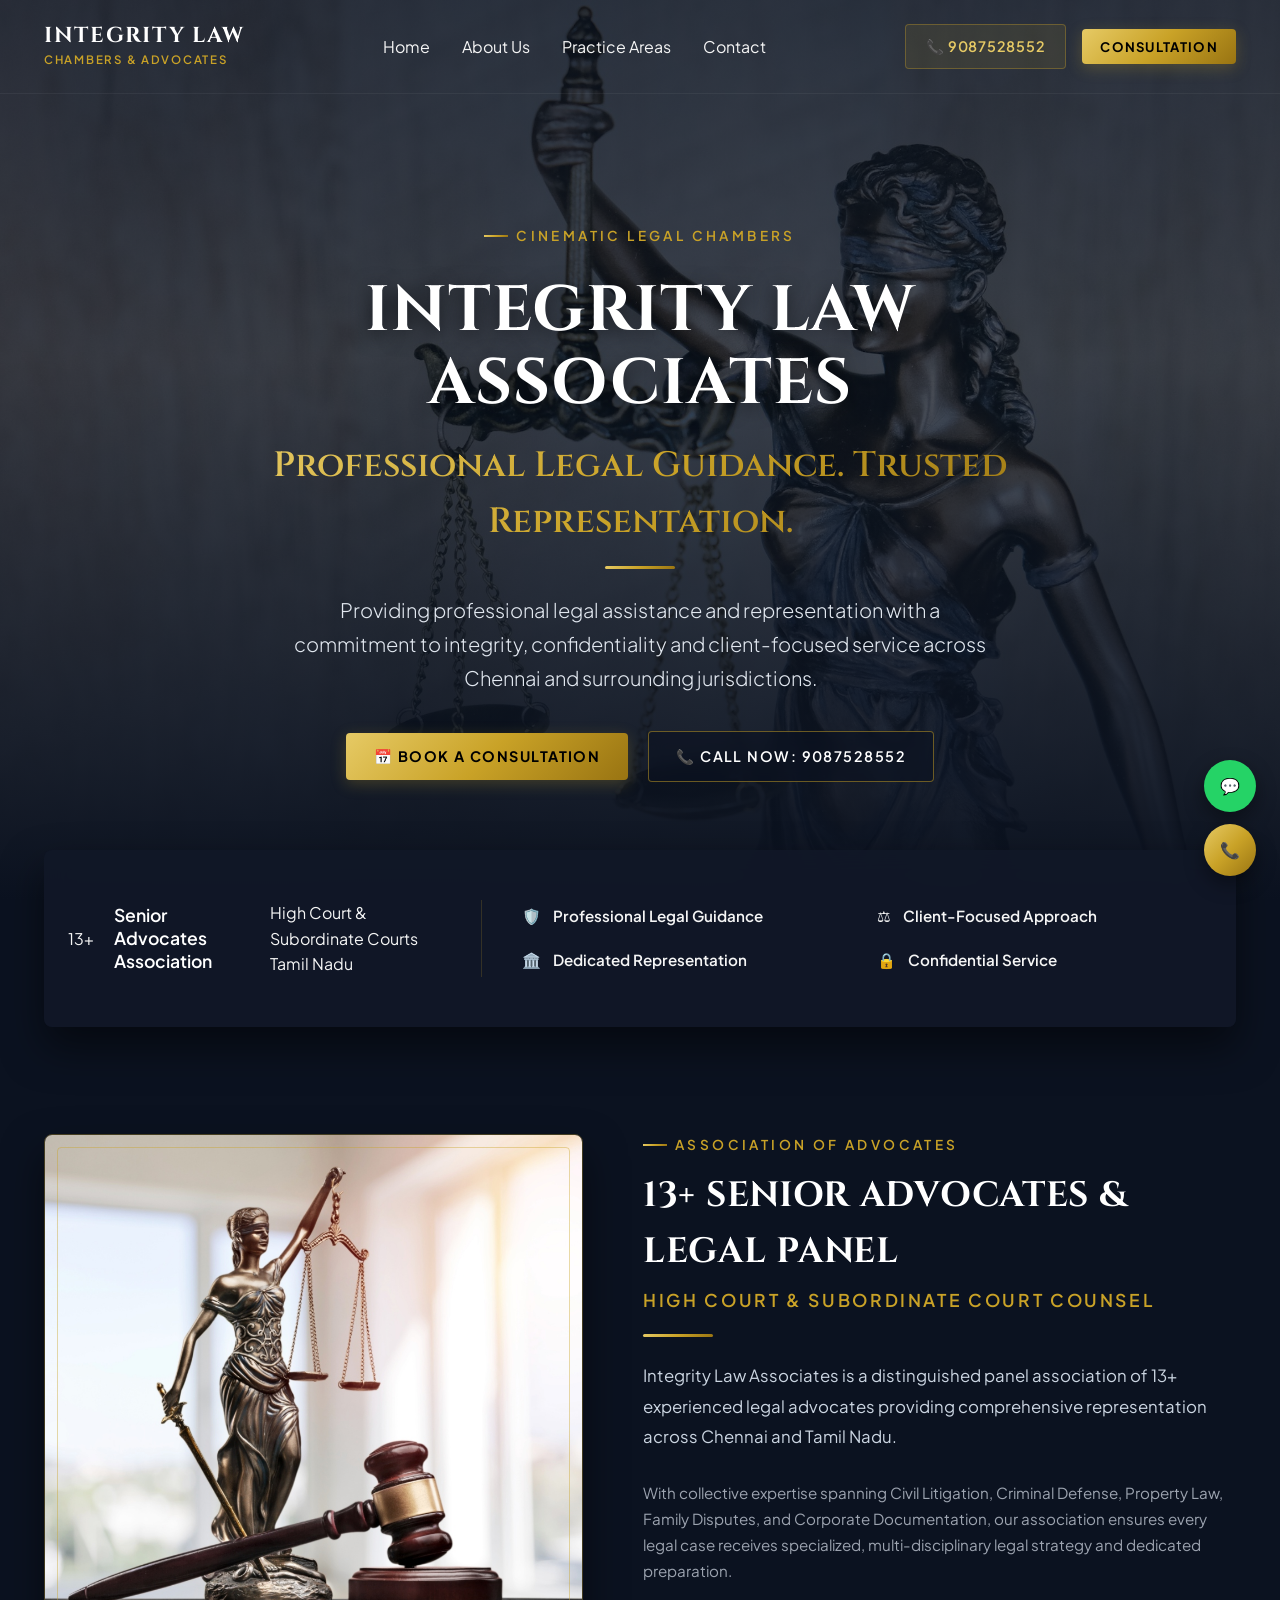
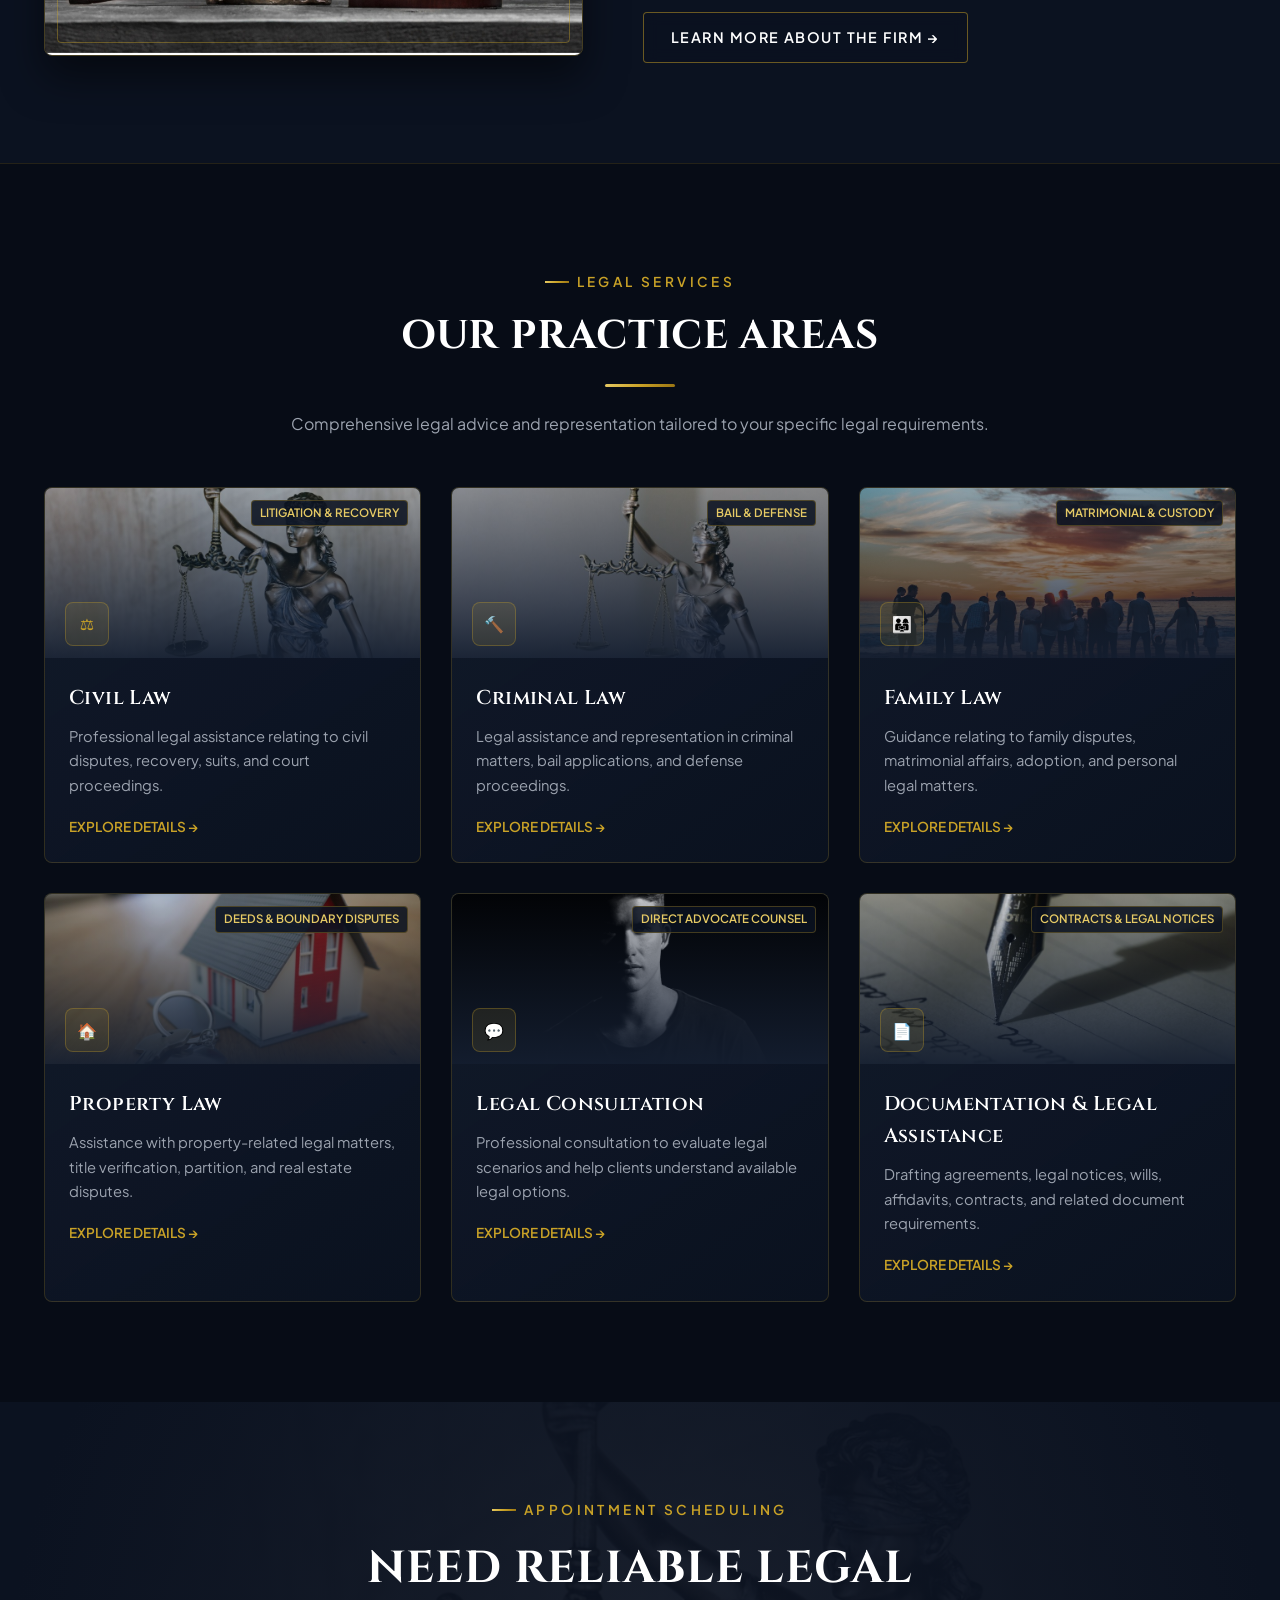
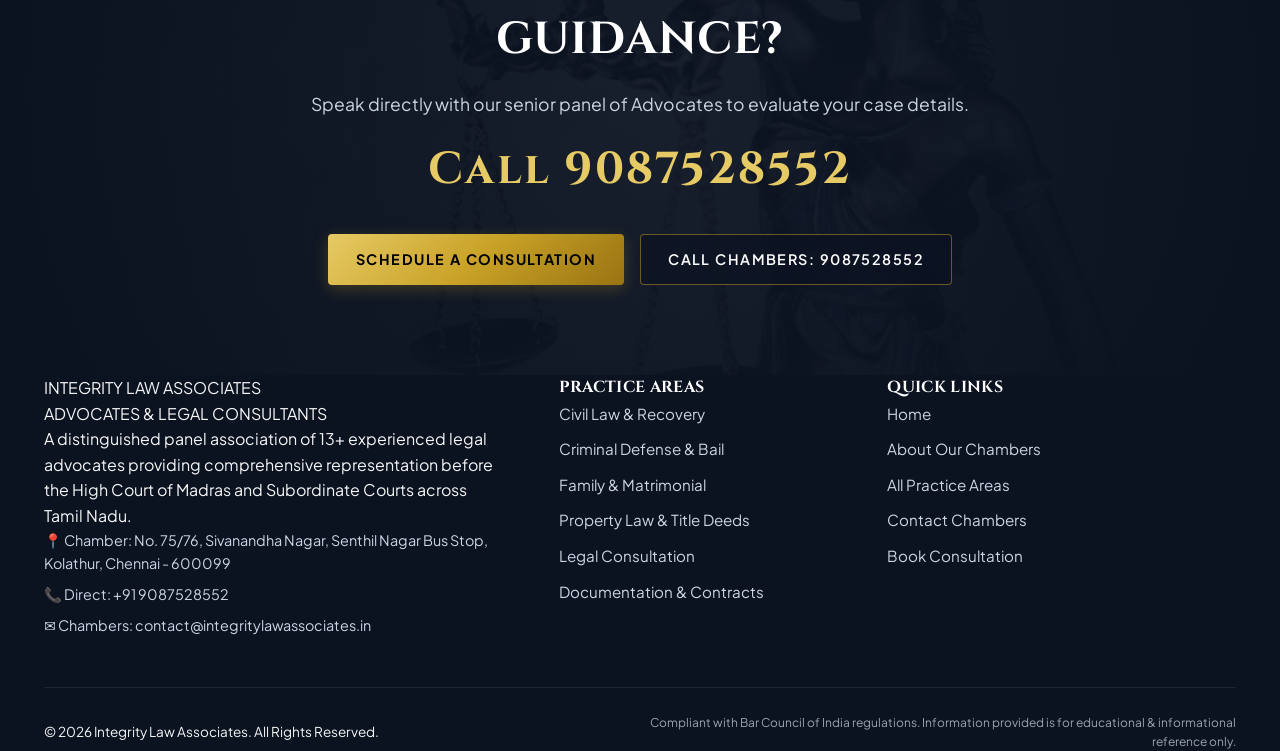
==== commit c1e3ee7f: "hi" ====
--- a/index.html
+++ b/index.html
@@ -88,8 +88,8 @@
     <div class="container">
       <div class="advocate-section">
         <div class="advocate-img-wrapper">
-          <div class="advocate-img-frame" style="background:#ffffff;display:flex;align-items:center;justify-content:center;min-height:480px;">
-            <img src="advocate.png" alt="Advocate Emblem" class="advocate-img" style="object-fit:contain;padding:30px;background:#ffffff;max-width:100%;height:auto;max-height:480px;">
+          <div class="advocate-img-frame">
+            <img src="lady-justice.jpg" alt="Integrity Law Associates - Lady Justice Statue & Gavel" class="advocate-img">
           </div>
         </div>
         <div class="advocate-details">
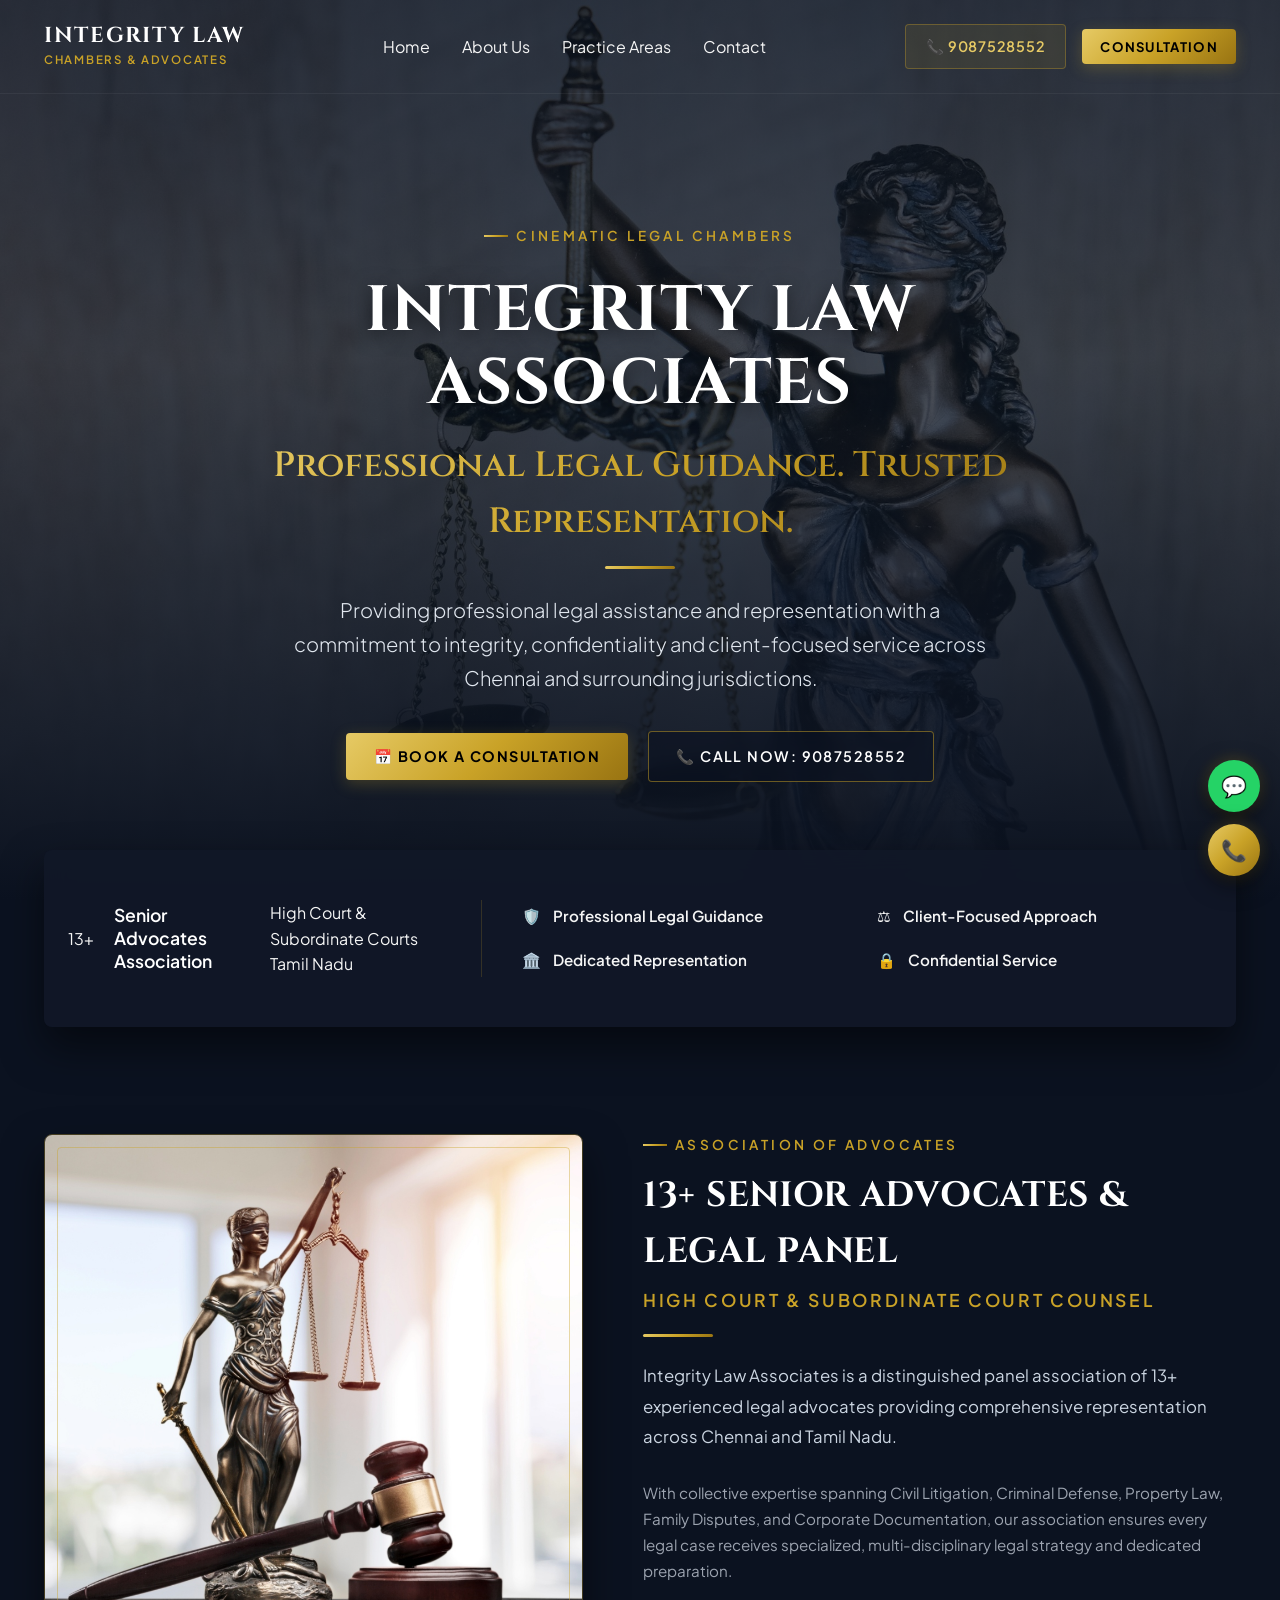
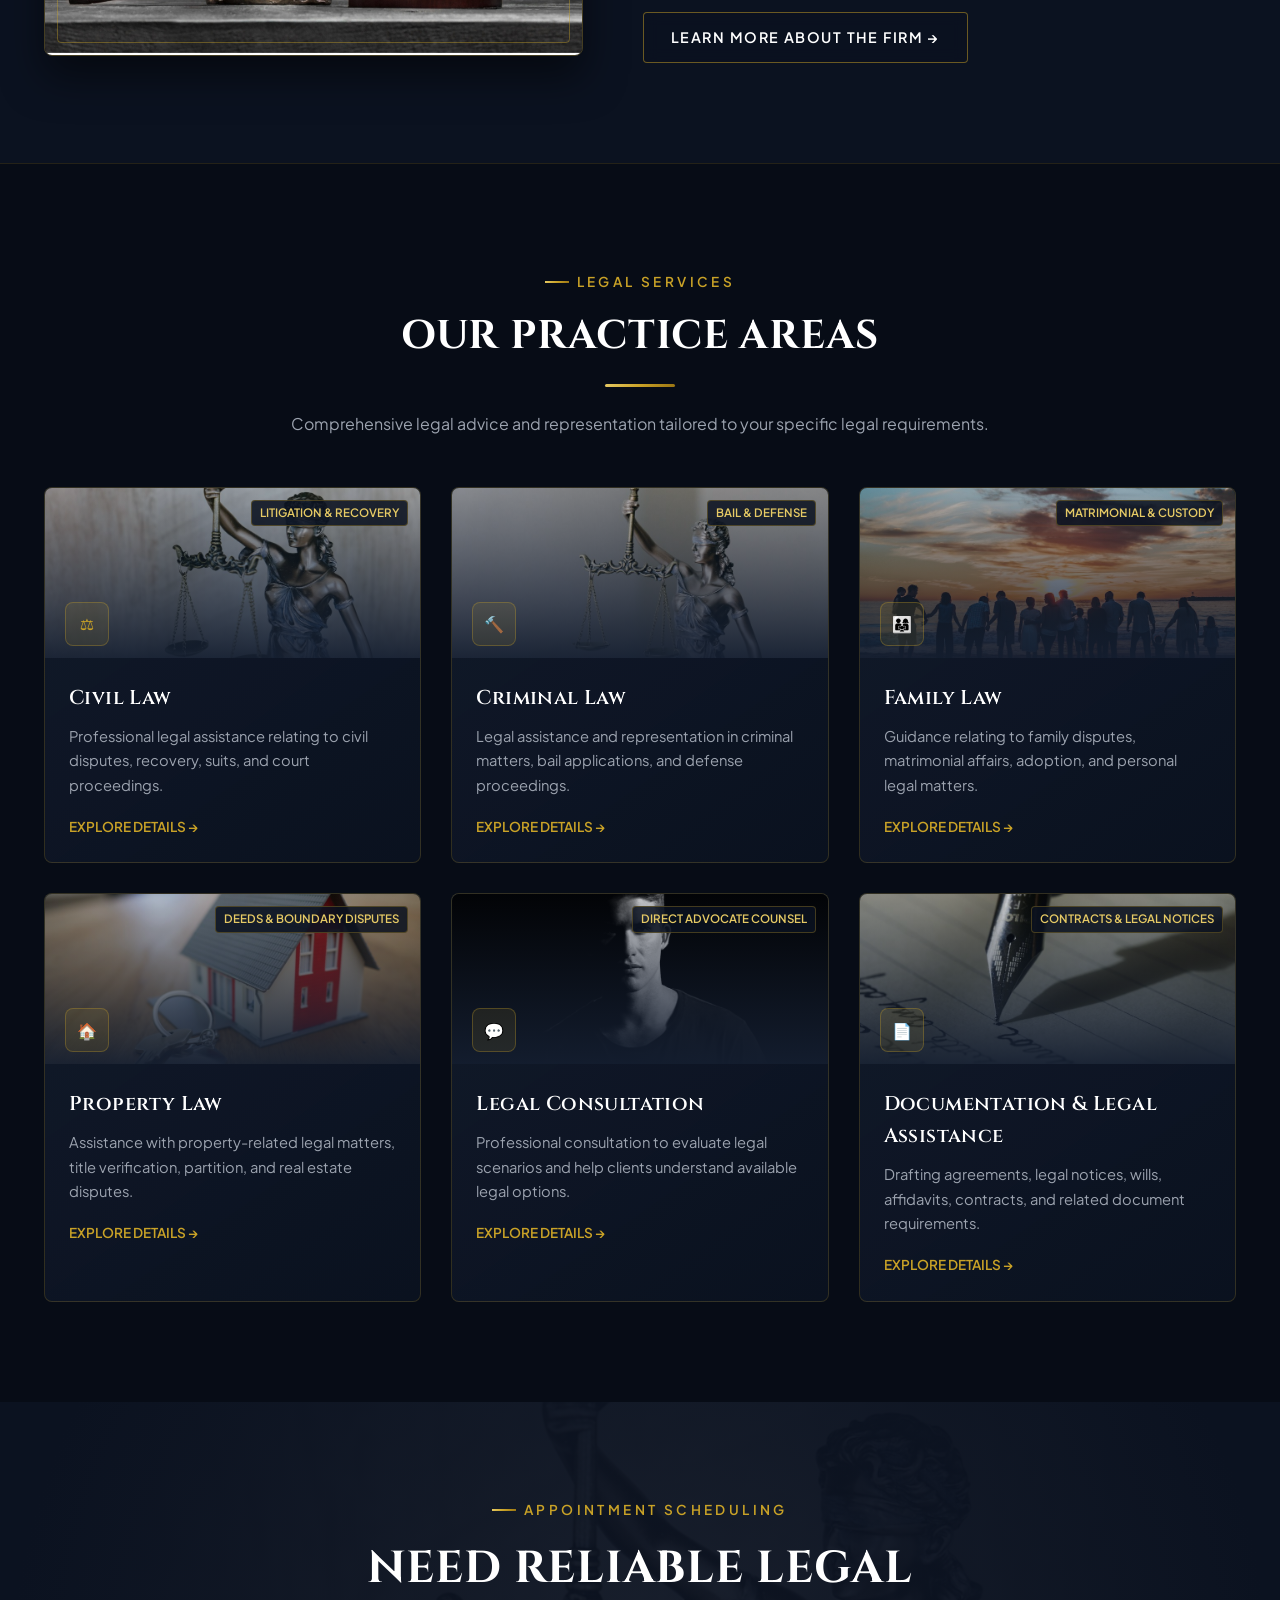
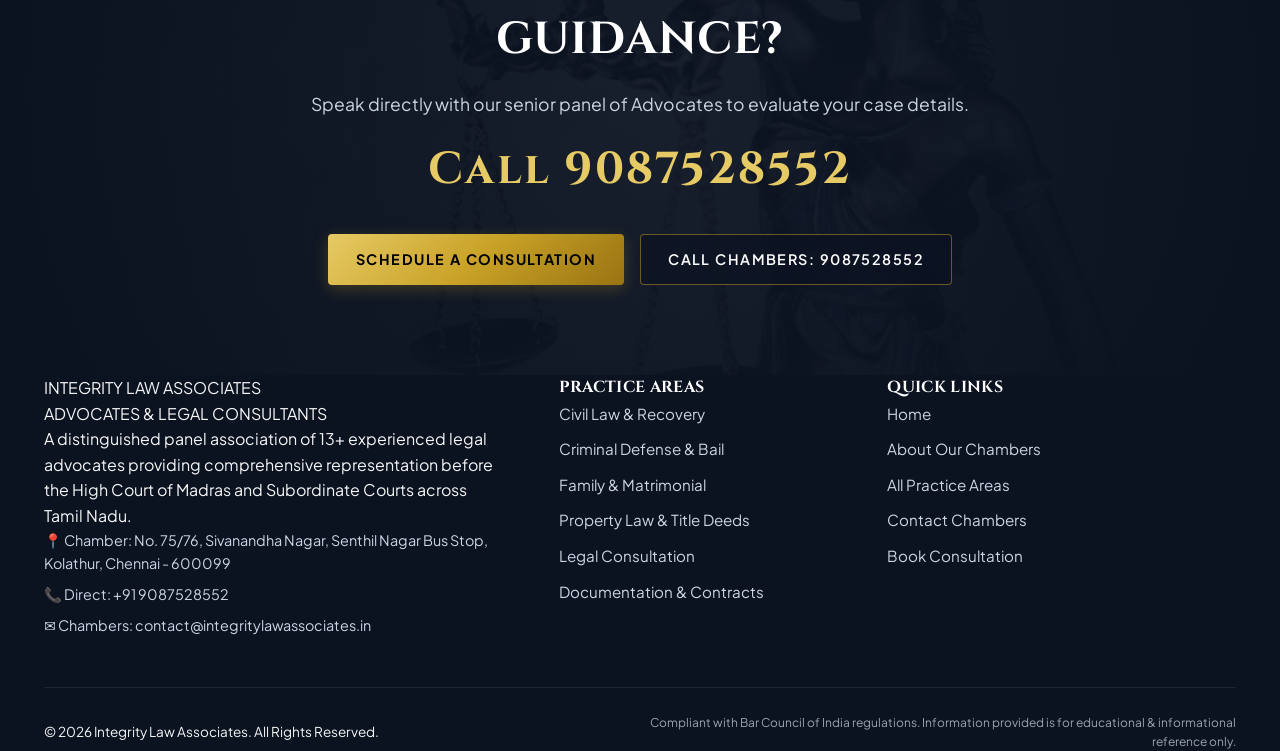
==== commit 5d9d9b91: "hi" ====
--- a/index.html
+++ b/index.html
@@ -31,7 +31,7 @@
         <button class="btn-primary open-modal-btn" style="padding:9px 18px;font-size:0.82rem;">
           CONSULTATION
         </button>
-        <button class="mobile-menu-btn" aria-label="Menu" style="display:none;color:#fff;font-size:1.5rem;background:none;border:none;">
+        <button class="mobile-menu-btn" aria-label="Toggle navigation menu">
           ☰
         </button>
       </div>
--- a/style.css
+++ b/style.css
@@ -956,7 +956,7 @@
 .floating-actions {
   position: fixed;
   bottom: 24px;
-  right: 24px;
+  right: 20px;
   z-index: 900;
   display: flex;
   flex-direction: column;
@@ -971,11 +971,12 @@
   align-items: center;
   justify-content: center;
   color: #fff;
-  box-shadow: 0 8px 20px rgba(0, 0, 0, 0.4);
+  font-size: 1.3rem;
+  box-shadow: 0 8px 25px rgba(0, 0, 0, 0.6), 0 0 15px rgba(201, 162, 39, 0.3);
   transition: transform var(--transition-normal);
 }
 
-.floating-btn:hover {
+.floating-btn:hover, .floating-btn:active {
   transform: scale(1.1);
 }
 
@@ -988,8 +989,35 @@
   color: #000;
 }
 
+body.menu-open {
+  overflow: hidden;
+}
+
+.mobile-menu-btn {
+  display: none;
+  background: rgba(201, 162, 39, 0.15);
+  border: 1px solid rgba(201, 162, 39, 0.4);
+  color: var(--color-gold-light);
+  font-size: 1.4rem;
+  width: 44px;
+  height: 44px;
+  border-radius: 6px;
+  align-items: center;
+  justify-content: center;
+  cursor: pointer;
+  transition: all var(--transition-fast);
+}
+
+.mobile-menu-btn:hover, .mobile-menu-btn:active {
+  background: var(--color-gold);
+  color: #000;
+}
+
 /* RESPONSIVE DESIGN BREAKPOINTS */
 @media (max-width: 1024px) {
+  .section-padding {
+    padding: 70px 0;
+  }
   .stats-grid {
     grid-template-columns: 1fr;
     gap: 30px;
@@ -998,10 +1026,11 @@
     border-right: none;
     border-bottom: 1px solid rgba(201, 162, 39, 0.2);
     padding-right: 0;
-    padding-bottom: 20px;
+    padding-bottom: 24px;
   }
   .advocate-section {
     grid-template-columns: 1fr;
+    gap: 40px;
   }
   .grid-3 {
     grid-template-columns: repeat(2, 1fr);
@@ -1013,41 +1042,186 @@
     grid-template-columns: 1fr;
   }
   .footer-grid {
-    grid-template-columns: 1fr 1fr;
-  }
-}
-
-@media (max-width: 768px) {
+    grid-template-columns: repeat(2, 1fr);
+    gap: 36px;
+  }
+}
+
+@media (max-width: 992px) {
+  .nav-container {
+    padding: 0 16px;
+  }
+  
+  .mobile-menu-btn {
+    display: flex !important;
+  }
+
   .nav-links {
     display: none;
-  }
-  .nav-links.active {
-    display: flex;
     flex-direction: column;
     position: absolute;
     top: 100%;
     left: 0;
     width: 100%;
     background: rgba(11, 18, 32, 0.98);
-    backdrop-filter: blur(20px);
-    border-bottom: 1px solid rgba(201, 162, 39, 0.3);
-    padding: 24px;
-    gap: 20px;
-    box-shadow: 0 20px 40px rgba(0,0,0,0.8);
-  }
-  .mobile-menu-btn {
+    backdrop-filter: blur(24px);
+    -webkit-backdrop-filter: blur(24px);
+    border-bottom: 2px solid rgba(201, 162, 39, 0.4);
+    padding: 20px;
+    gap: 12px;
+    box-shadow: 0 20px 40px rgba(0, 0, 0, 0.9);
+    z-index: 999;
+  }
+
+  .nav-links.active {
+    display: flex;
+    animation: slideDownMenu 0.3s cubic-bezier(0.16, 1, 0.3, 1);
+  }
+
+  @keyframes slideDownMenu {
+    from { opacity: 0; transform: translateY(-12px); }
+    to { opacity: 1; transform: translateY(0); }
+  }
+
+  .nav-link {
+    font-size: 1rem;
+    padding: 12px 16px;
+    width: 100%;
+    border-bottom: 1px solid rgba(255, 255, 255, 0.05);
     display: block;
-  }
+    border-radius: 4px;
+  }
+
+  .nav-link:hover, .nav-link.active {
+    background: rgba(201, 162, 39, 0.12);
+  }
+}
+
+@media (max-width: 768px) {
+  .section-padding {
+    padding: 50px 0;
+  }
+
+  .container {
+    padding: 0 16px;
+  }
+
+  .brand-title {
+    font-size: 1.15rem;
+  }
+
+  .brand-sub {
+    font-size: 0.65rem;
+  }
+
   .phone-badge {
     display: none;
   }
-  .grid-3, .grid-2, .grid-4 {
+
+  .hero-wrapper, .page-hero {
+    min-height: auto;
+    padding: 120px 0 60px 0;
+  }
+
+  .hero-content, .page-hero-content {
+    padding-top: 20px;
+  }
+
+  .hero-heading {
+    font-size: clamp(2rem, 7vw, 3rem);
+  }
+
+  .hero-buttons {
+    flex-direction: column;
+    width: 100%;
+    gap: 14px;
+  }
+
+  .hero-buttons .btn-primary, 
+  .hero-buttons .btn-outline {
+    width: 100%;
+    padding: 14px 20px;
+  }
+
+  .grid-3, .grid-2, .grid-4, .approach-grid {
     grid-template-columns: 1fr;
-  }
+    gap: 20px;
+  }
+
   .features-list-inline {
     grid-template-columns: 1fr;
-  }
+    gap: 12px;
+  }
+
+  .advocate-img-frame {
+    min-height: auto;
+  }
+
+  .advocate-img {
+    height: 380px;
+  }
+
   .footer-grid {
     grid-template-columns: 1fr;
-  }
-}
+    gap: 30px;
+  }
+
+  .footer-bottom {
+    flex-direction: column;
+    text-align: center;
+    gap: 12px;
+  }
+
+  .modal-content {
+    padding: 24px 18px;
+    max-height: 90vh;
+    overflow-y: auto;
+  }
+
+  .modal-close {
+    top: 14px;
+    right: 14px;
+    font-size: 1.8rem;
+    padding: 4px 8px;
+  }
+}
+
+@media (max-width: 480px) {
+  .brand-title {
+    font-size: 1rem;
+  }
+
+  .brand-sub {
+    font-size: 0.6rem;
+    letter-spacing: 0.1em;
+  }
+
+  .open-modal-btn {
+    padding: 8px 12px !important;
+    font-size: 0.75rem !important;
+  }
+
+  .stat-number {
+    font-size: 2.5rem;
+  }
+
+  .floating-actions {
+    bottom: 16px;
+    right: 16px;
+  }
+
+  .floating-btn {
+    width: 46px;
+    height: 46px;
+    font-size: 1.1rem;
+  }
+
+  input[type="text"],
+  input[type="tel"],
+  input[type="email"],
+  select,
+  textarea {
+    font-size: 16px !important; /* Prevents auto-zoom on iOS safari */
+  }
+}
+
